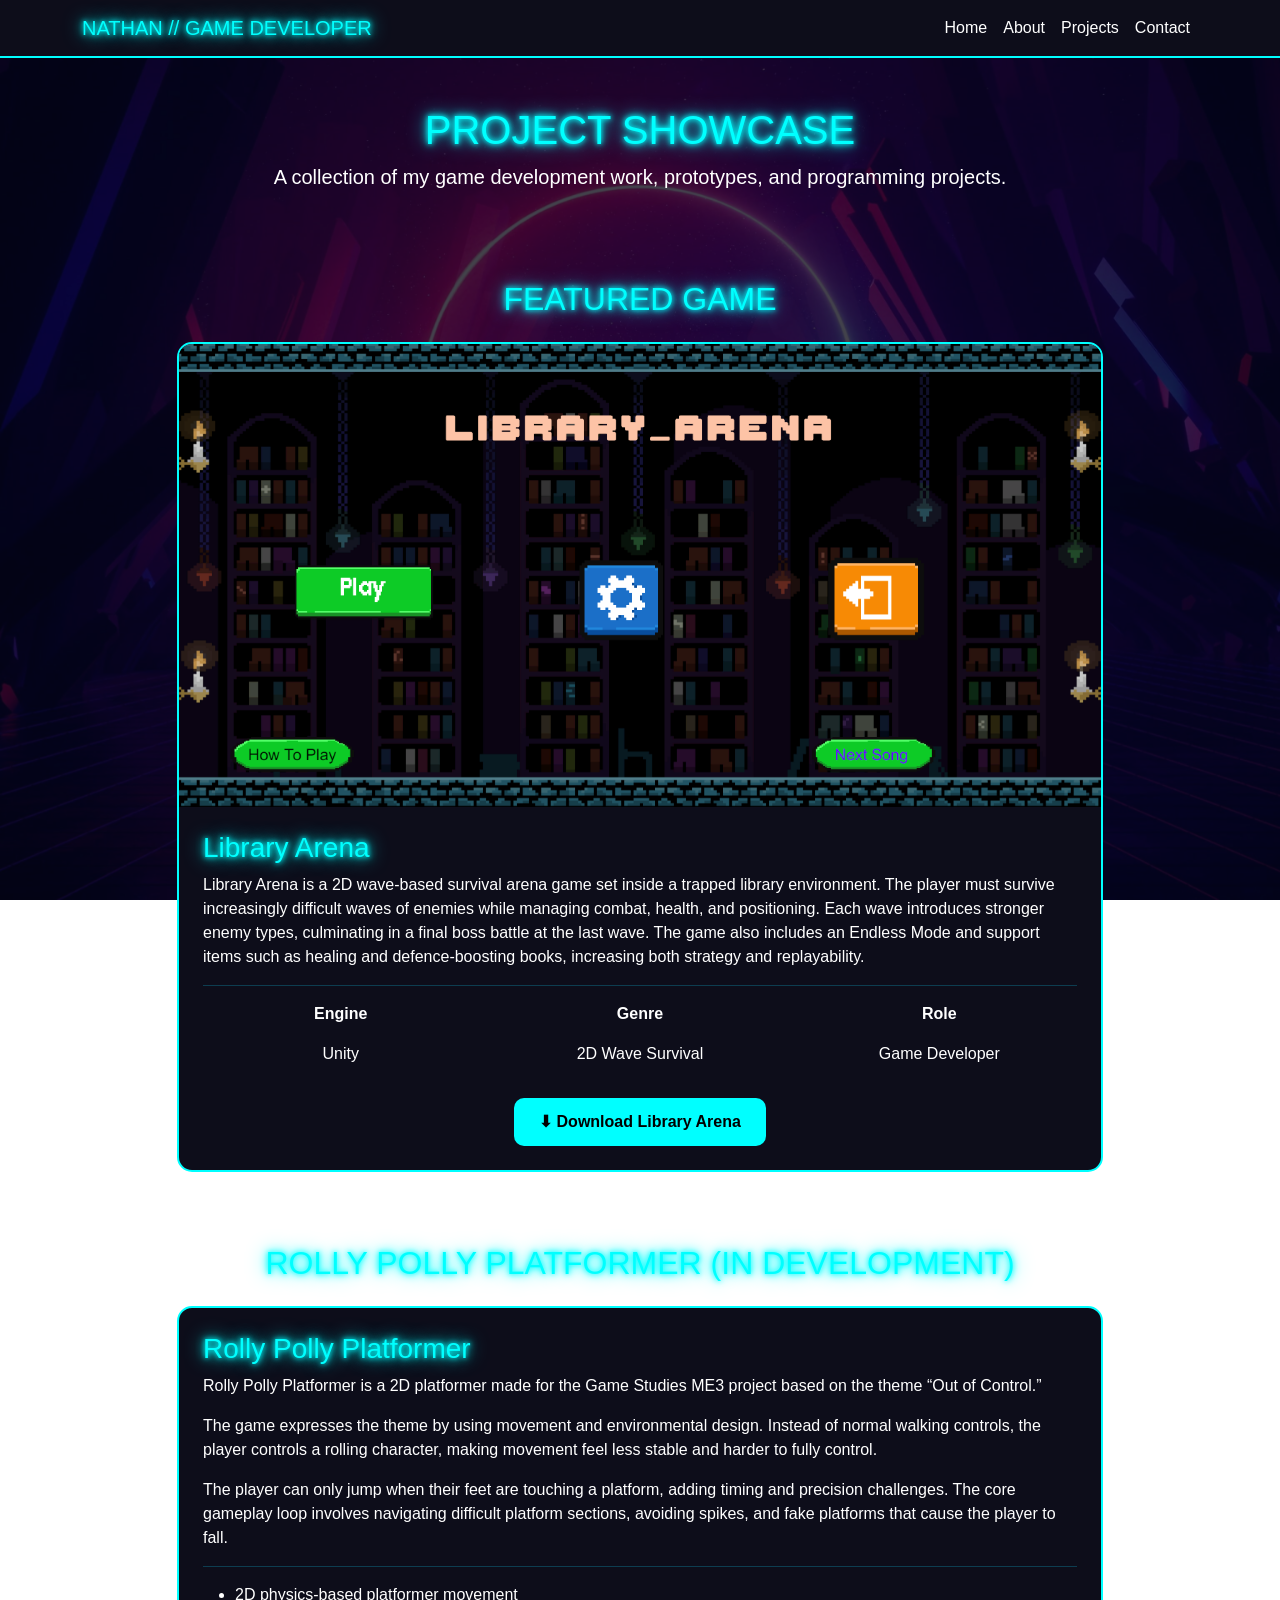
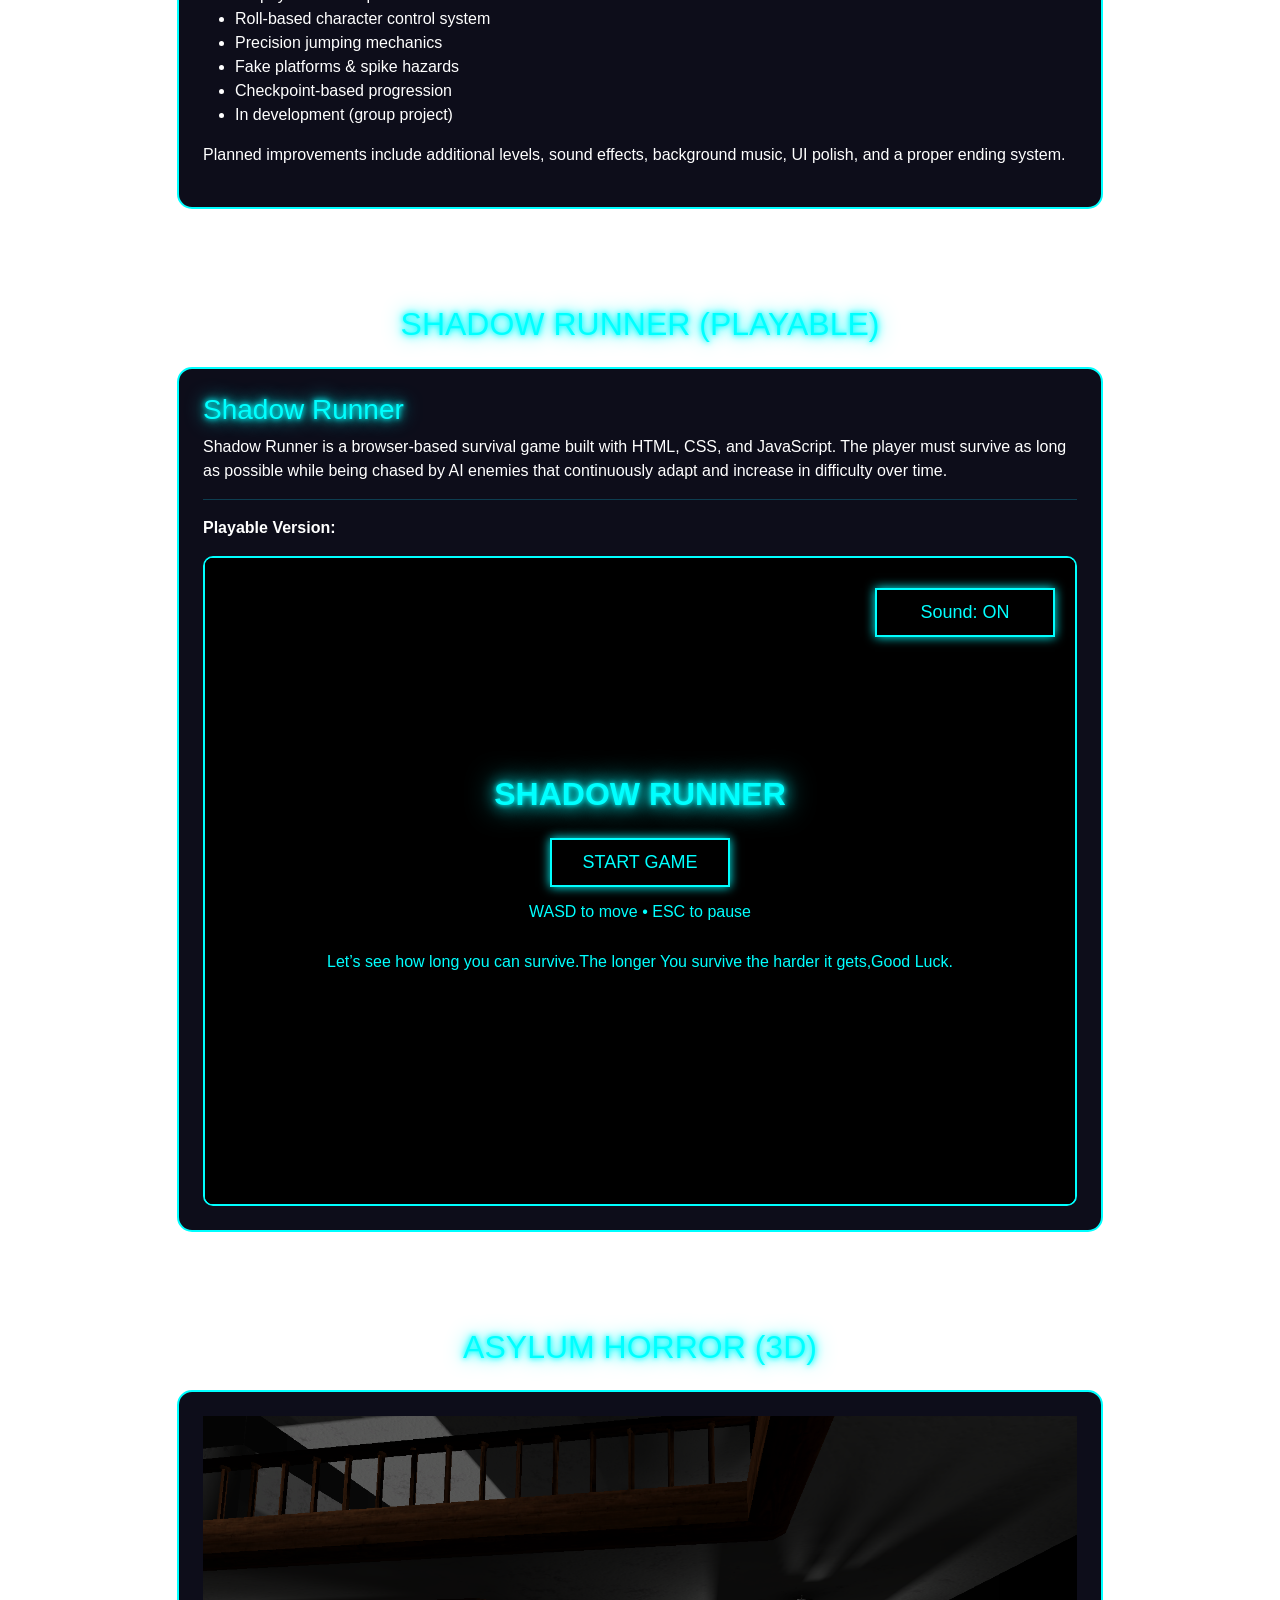
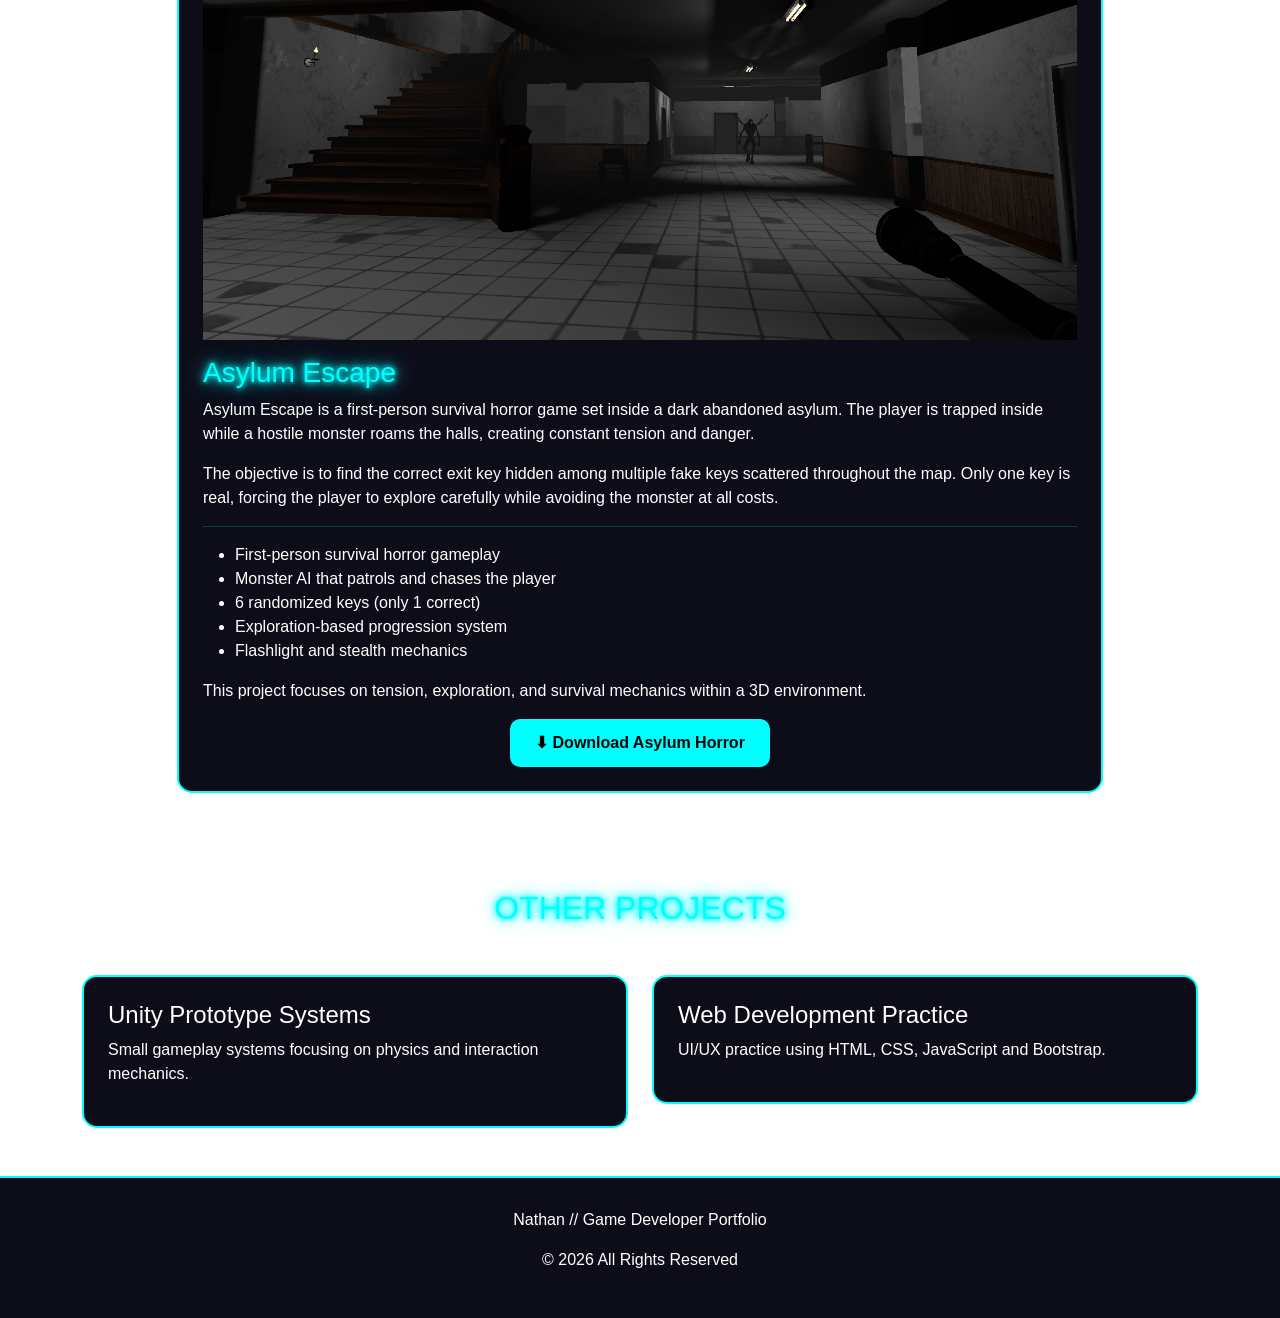
==== projects.html @ 93ca1164 "Add files via upload" ====
<!DOCTYPE html>
<html lang="en">
<head>
    <meta charset="UTF-8">
    <meta name="viewport" content="width=device-width, initial-scale=1.0">
    <title>Projects | Nathan // Game Developer</title>

    <link href="https://cdn.jsdelivr.net/npm/bootstrap@5.3.3/dist/css/bootstrap.min.css" rel="stylesheet">
    <link rel="stylesheet" href="css/style.css">
</head>

<body>

<!-- ================= NAVBAR ================= -->
<nav class="navbar navbar-expand-lg navbar-dark custom-nav">
    <div class="container">

        <a class="navbar-brand neon-text" href="index.html">
            NATHAN // GAME DEVELOPER
        </a>

        <button class="navbar-toggler" type="button" data-bs-toggle="collapse" data-bs-target="#navMenu">
            <span class="navbar-toggler-icon"></span>
        </button>

        <div class="collapse navbar-collapse" id="navMenu">
            <ul class="navbar-nav ms-auto">
                <li class="nav-item"><a class="nav-link" href="index.html">Home</a></li>
                <li class="nav-item"><a class="nav-link" href="about.html">About</a></li>
                <li class="nav-item"><a class="nav-link active" href="projects.html">Projects</a></li>
                <li class="nav-item"><a class="nav-link" href="contact.html">Contact</a></li>
            </ul>
        </div>

    </div>
</nav>

<!-- ================= HEADER ================= -->
<section class="container text-center py-5">

    <h1 class="neon-text">PROJECT SHOWCASE</h1>

    <p class="lead">
        A collection of my game development work, prototypes, and programming projects.
    </p>

</section>

<!-- ================= FEATURED GAME ================= -->
<section class="container py-4">

    <h2 class="neon-text mb-4 text-center">FEATURED GAME</h2>

    <div class="row justify-content-center">

        <div class="col-lg-10">
            <div class="project-card">

                <img src="images/Library-Arena.png" alt="Library Arena">

                <div class="p-4">

                    <h3 class="neon-text">Library Arena</h3>

                    <p>
                        Library Arena is a 2D wave-based survival arena game set inside a trapped library environment.
                        The player must survive increasingly difficult waves of enemies while managing combat, health, and positioning.
                        Each wave introduces stronger enemy types, culminating in a final boss battle at the last wave.
                        The game also includes an Endless Mode and support items such as healing and defence-boosting books,
                        increasing both strategy and replayability.
                    </p>

                    <hr class="text-info">

                    <div class="row text-center">
                        <div class="col-md-4"><p><strong>Engine</strong></p><p>Unity</p></div>
                        <div class="col-md-4"><p><strong>Genre</strong></p><p>2D Wave Survival</p></div>
                        <div class="col-md-4"><p><strong>Role</strong></p><p>Game Developer</p></div>
                    </div>

                    <div class="text-center mt-3">
                        <a href="downloads/Library-Arena.zip" class="btn btn-cyber" download>
                            ⬇ Download Library Arena
                        </a>
                    </div>

                </div>
            </div>
        </div>

    </div>

</section>

<!-- ================= ROLLY POLLY PLATFORMER (REPLACED SECTION) ================= -->
<section class="container py-5">

    <h2 class="neon-text text-center mb-4">ROLLY POLLY PLATFORMER (IN DEVELOPMENT)</h2>

    <div class="row justify-content-center">

        <div class="col-lg-10">
            <div class="project-card p-4">

                <h3 class="neon-text">Rolly Polly Platformer</h3>

                <p>
                    Rolly Polly Platformer is a 2D platformer made for the Game Studies ME3 project based on the theme 
                    “Out of Control.”
                </p>

                <p>
                    The game expresses the theme by using movement and environmental design. Instead of normal walking controls, 
                    the player controls a rolling character, making movement feel less stable and harder to fully control.
                </p>

                <p>
                    The player can only jump when their feet are touching a platform, adding timing and precision challenges. 
                    The core gameplay loop involves navigating difficult platform sections, avoiding spikes, and fake platforms 
                    that cause the player to fall.
                </p>

                <hr class="text-info">

                <ul>
                    <li>2D physics-based platformer movement</li>
                    <li>Roll-based character control system</li>
                    <li>Precision jumping mechanics</li>
                    <li>Fake platforms & spike hazards</li>
                    <li>Checkpoint-based progression</li>
                    <li>In development (group project)</li>
                </ul>

                <p class="mt-3">
                    Planned improvements include additional levels, sound effects, background music, UI polish, and a proper ending system.
                </p>

            </div>
        </div>

    </div>

</section>

<!-- ================= SHADOW RUNNER ================= -->
<section class="container py-5">

    <h2 class="neon-text text-center mb-4">SHADOW RUNNER (PLAYABLE)</h2>

    <div class="row justify-content-center">

        <div class="col-lg-10">
            <div class="project-card p-4">

                <h3 class="neon-text">Shadow Runner</h3>

                <p>
                    Shadow Runner is a browser-based survival game built with HTML, CSS, and JavaScript.
                    The player must survive as long as possible while being chased by AI enemies that
                    continuously adapt and increase in difficulty over time.
                </p>

                <hr class="text-info">

                <p><strong>Playable Version:</strong></p>

                <div style="width:100%; height:650px; border:2px solid #00ffff; border-radius:10px; overflow:hidden;">
                    <iframe src="shadow-runner/index.html" width="100%" height="100%" style="border:none;"></iframe>
                </div>

            </div>
        </div>

    </div>

</section>

<!-- ================= ASYLUM HORROR GAME ================= -->
<section class="container py-5">

    <h2 class="neon-text text-center mb-4">ASYLUM HORROR (3D)</h2>

    <div class="row justify-content-center">

        <div class="col-lg-10">
            <div class="project-card p-4">

                <img src="images/Asylum.png" alt="Asylum Horror Game">

                <h3 class="neon-text mt-3">Asylum Escape</h3>

                <p>
                    Asylum Escape is a first-person survival horror game set inside a dark abandoned asylum.
                    The player is trapped inside while a hostile monster roams the halls, creating constant tension and danger.
                </p>

                <p>
                    The objective is to find the correct exit key hidden among multiple fake keys scattered throughout the map.
                    Only one key is real, forcing the player to explore carefully while avoiding the monster at all costs.
                </p>

                <hr class="text-info">

                <ul>
                    <li>First-person survival horror gameplay</li>
                    <li>Monster AI that patrols and chases the player</li>
                    <li>6 randomized keys (only 1 correct)</li>
                    <li>Exploration-based progression system</li>
                    <li>Flashlight and stealth mechanics</li>
                </ul>

                <p class="mt-3">
                    This project focuses on tension, exploration, and survival mechanics within a 3D environment.
                </p>

                <div class="text-center mt-3">
                    <a href="downloads/Asylum-Horror.zip" class="btn btn-cyber" download>
                        ⬇ Download Asylum Horror
                    </a>
                </div>

            </div>
        </div>

    </div>

</section>

<!-- ================= OTHER PROJECTS ================= -->
<section class="container py-5">

    <h2 class="neon-text text-center mb-5">OTHER PROJECTS</h2>

    <div class="row g-4">

        <div class="col-md-6">
            <div class="project-card p-4">
                <h4>Unity Prototype Systems</h4>
                <p>Small gameplay systems focusing on physics and interaction mechanics.</p>
            </div>
        </div>

        <div class="col-md-6">
            <div class="project-card p-4">
                <h4>Web Development Practice</h4>
                <p>UI/UX practice using HTML, CSS, JavaScript and Bootstrap.</p>
            </div>
        </div>

    </div>

</section>

<!-- ================= FOOTER ================= -->
<footer>
    <p>Nathan // Game Developer Portfolio</p>
    <p>© 2026 All Rights Reserved</p>
</footer>

<script src="https://cdn.jsdelivr.net/npm/bootstrap@5.3.3/dist/js/bootstrap.bundle.min.js"></script>

</body>
</html>
---- css/style.css ----
/* ===============================
   GLOBAL STYLES + BACKGROUND IMAGE
================================= */

body {
    background: url("../images/indexbackroundimage.jpg") no-repeat center center fixed;
    background-size: cover;

    color: white;
    font-family: Arial, sans-serif;
    scroll-behavior: smooth;
    margin: 0;
    padding: 0;
}

/* dark overlay */
body::before {
    content: "";
    position: fixed;
    inset: 0;
    background: rgba(5, 5, 16, 0.75);
    z-index: -1;
}

/* ===============================
   NAVBAR
================================= */

.custom-nav {
    background: #0d0d1a;
    border-bottom: 2px solid #00ffff;
}

.nav-link {
    color: white !important;
    transition: 0.3s;
}

.nav-link:hover {
    color: #00ffff !important;
}

/* ===============================
   NEON TEXT
================================= */

.neon-text {
    color: #00ffff;
    text-shadow: 0 0 5px #00ffff,
                 0 0 10px #00ffff,
                 0 0 20px #00ffff;
}

/* ===============================
   HERO SECTION
================================= */

.hero {
    min-height: 90vh;
    display: flex;
    justify-content: center;
    align-items: center;
    text-align: center;
    padding: 40px;
}

.hero h1 {
    font-size: 4rem;
}

.hero p {
    font-size: 1.2rem;
    opacity: 0.85;
}

/* ===============================
   BUTTONS
================================= */

.btn-cyber {
    background: #00ffff;
    color: black;
    font-weight: bold;
    border: none;
    padding: 12px 25px;
    border-radius: 10px;
    transition: 0.3s;
    text-decoration: none;
    display: inline-block;
}

.btn-cyber:hover {
    background: #ff00ff;
    color: white;
    transform: scale(1.05);
}

/* ===============================
   SECTIONS
================================= */

section {
    padding: 80px 0;
}

/* ===============================
   SKILL CARDS
================================= */

.skill-card {
    padding: 30px;
    border: 2px solid #00ffff;
    border-radius: 15px;
    transition: 0.3s;
    background: #0d0d1a;
}

.skill-card:hover {
    transform: translateY(-10px);
    box-shadow: 0 0 15px #00ffff;
}

/* ===============================
   PROJECT CARDS
================================= */

.project-card {
    background: #0d0d1a;
    border: 2px solid #00ffff;
    border-radius: 15px;
    overflow: hidden;
    transition: 0.3s;
}

.project-card:hover {
    transform: translateY(-10px);
    box-shadow: 0 0 20px #00ffff;
}

.project-card img {
    width: 100%;
    height: auto;
    display: block;
}

/* ===============================
   FOOTER
================================= */

footer {
    text-align: center;
    padding: 30px;
    border-top: 2px solid #00ffff;
    background: #0d0d1a;
}

/* ===============================
   RESPONSIVE
================================= */

@media (max-width: 768px) {
    .hero h1 {
        font-size: 2.5rem;
    }

    .skill-card {
        padding: 20px;
    }
}

/* ===============================
   PROFILE CIRCLE IMAGE (FIXED)
================================= */

.profile-circle {
    width: 150px;
    height: 150px;
    border-radius: 50%;
    overflow: hidden;
    border: 3px solid #00ffff;
    box-shadow: 0 0 15px #00ffff;

    /* better control than translateY */
    position: relative;
    top: 6px;   /* replaces transform: translateY */
}

.profile-circle img {
    width: 100%;
    height: 100%;
    object-fit: cover;

    /* better face positioning */
    object-position: center 30%;
}
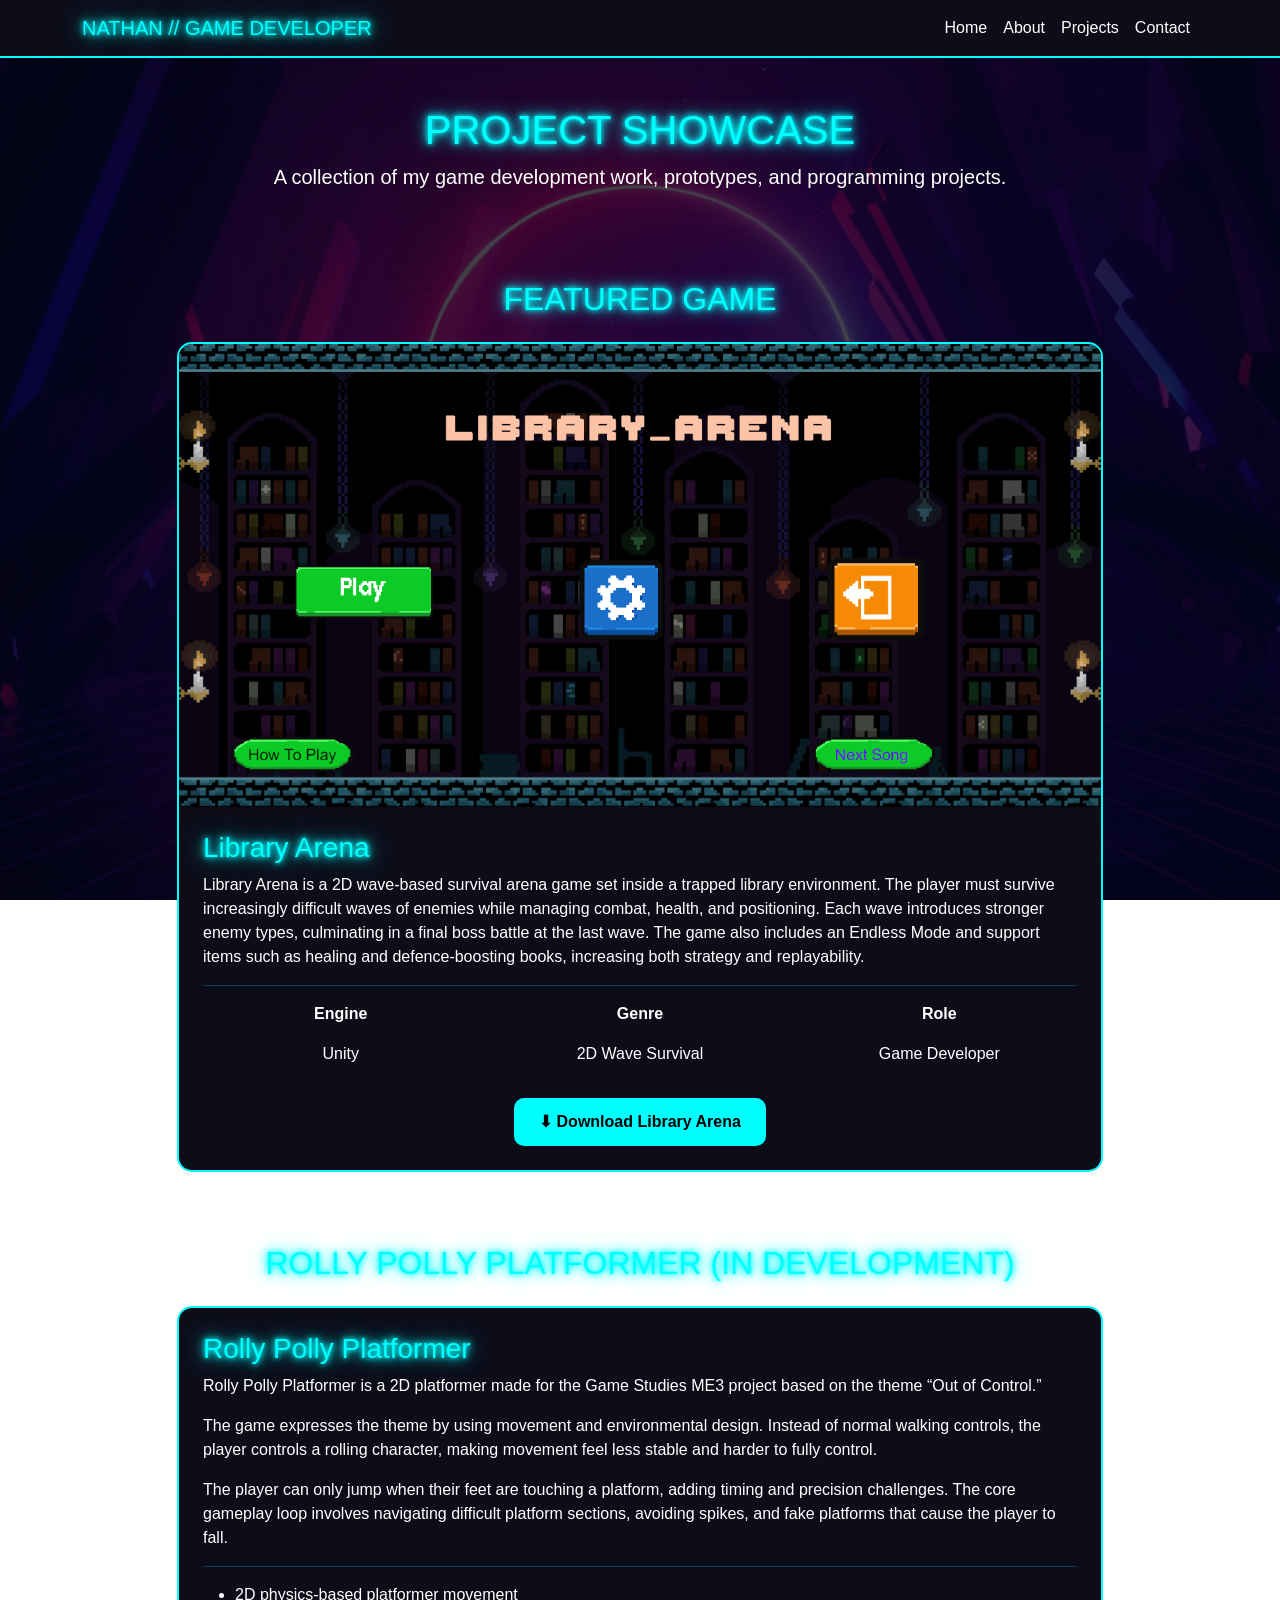
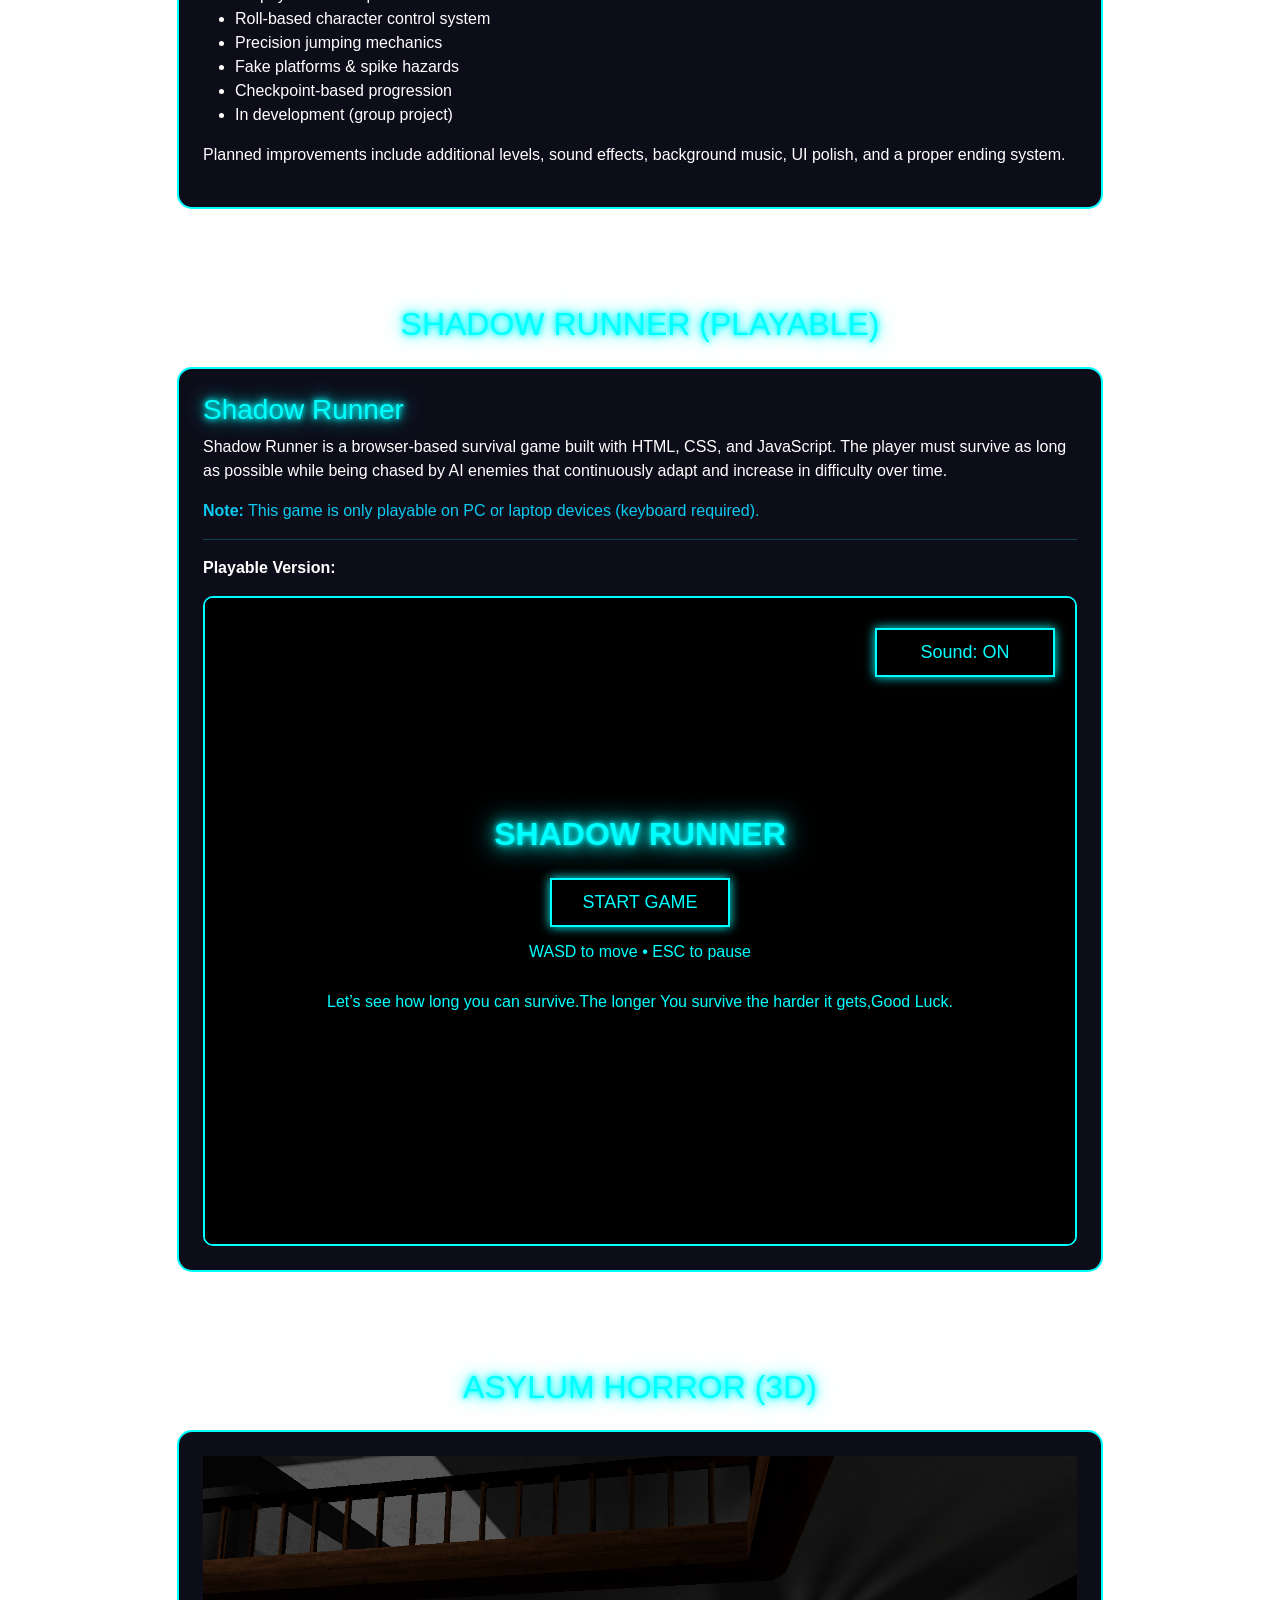
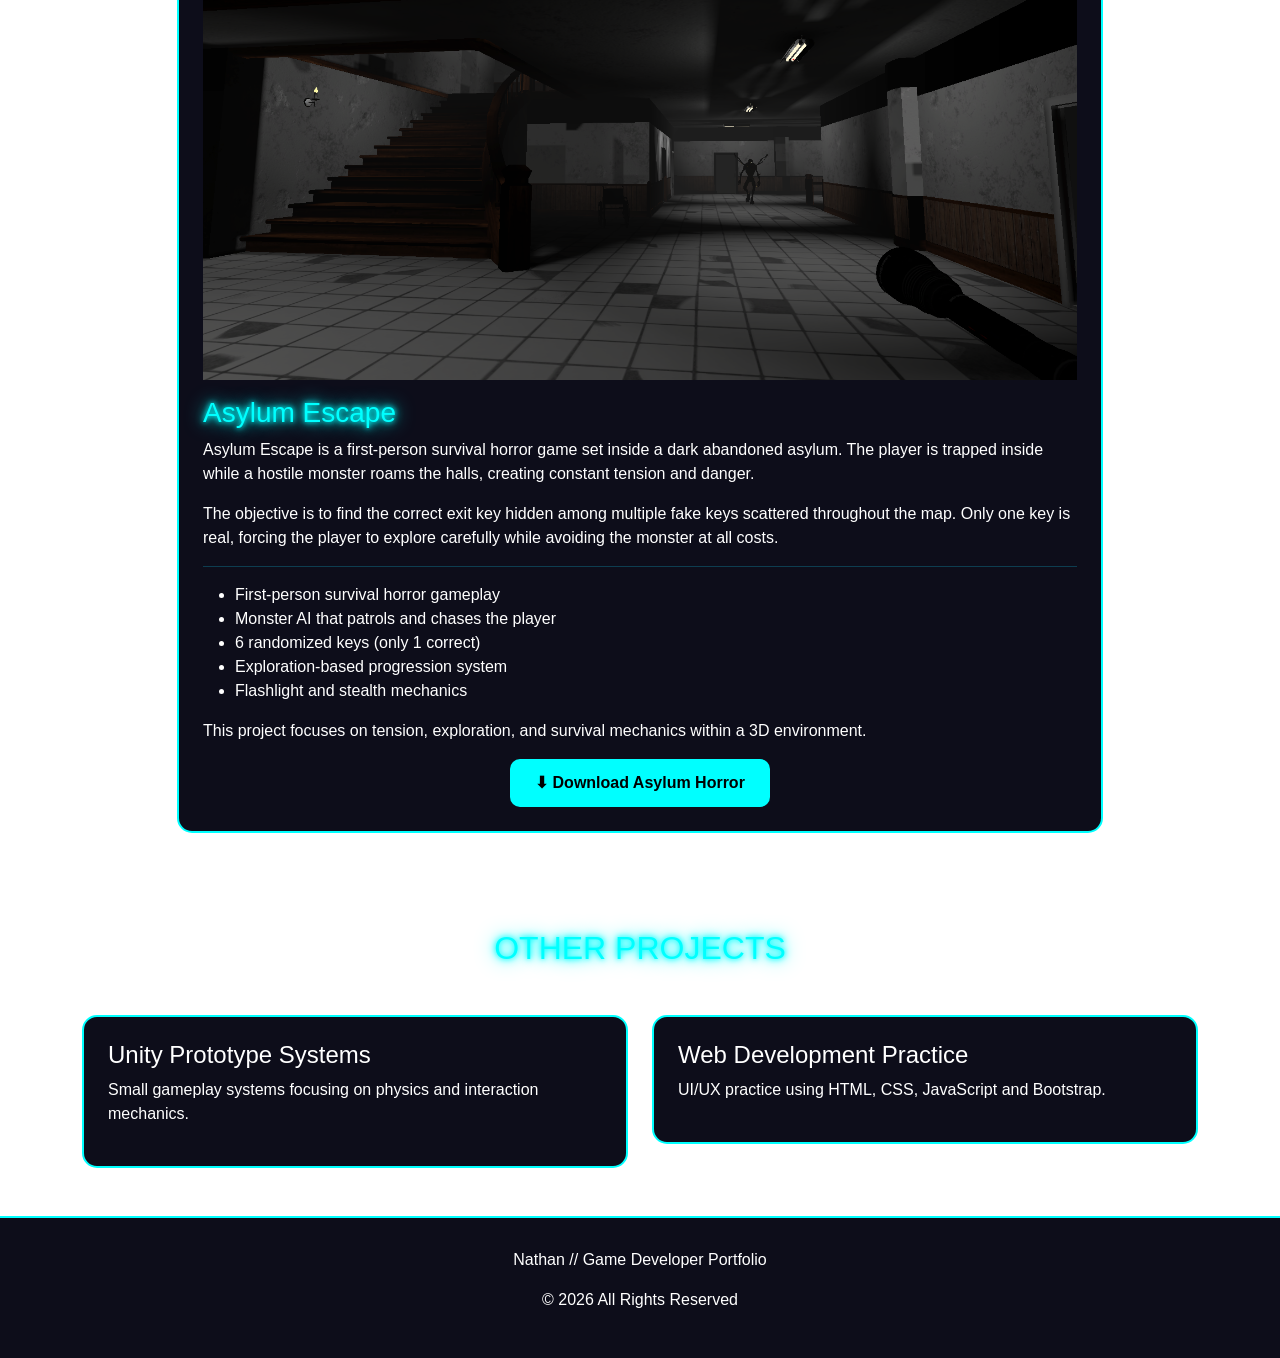
==== commit d0645f99: "fixed" ====
--- a/projects.html
+++ b/projects.html
@@ -160,6 +160,11 @@
                     continuously adapt and increase in difficulty over time.
                 </p>
 
+                <!-- ✅ ADDED LINE (your request) -->
+                <p class="text-info">
+                    <strong>Note:</strong> This game is only playable on PC or laptop devices (keyboard required).
+                </p>
+
                 <hr class="text-info">
 
                 <p><strong>Playable Version:</strong></p>
@@ -174,7 +179,6 @@
     </div>
 
 </section>
-
 <!-- ================= ASYLUM HORROR GAME ================= -->
 <section class="container py-5">
 
@@ -260,4 +264,4 @@
 <script src="https://cdn.jsdelivr.net/npm/bootstrap@5.3.3/dist/js/bootstrap.bundle.min.js"></script>
 
 </body>
-</html>+</html>
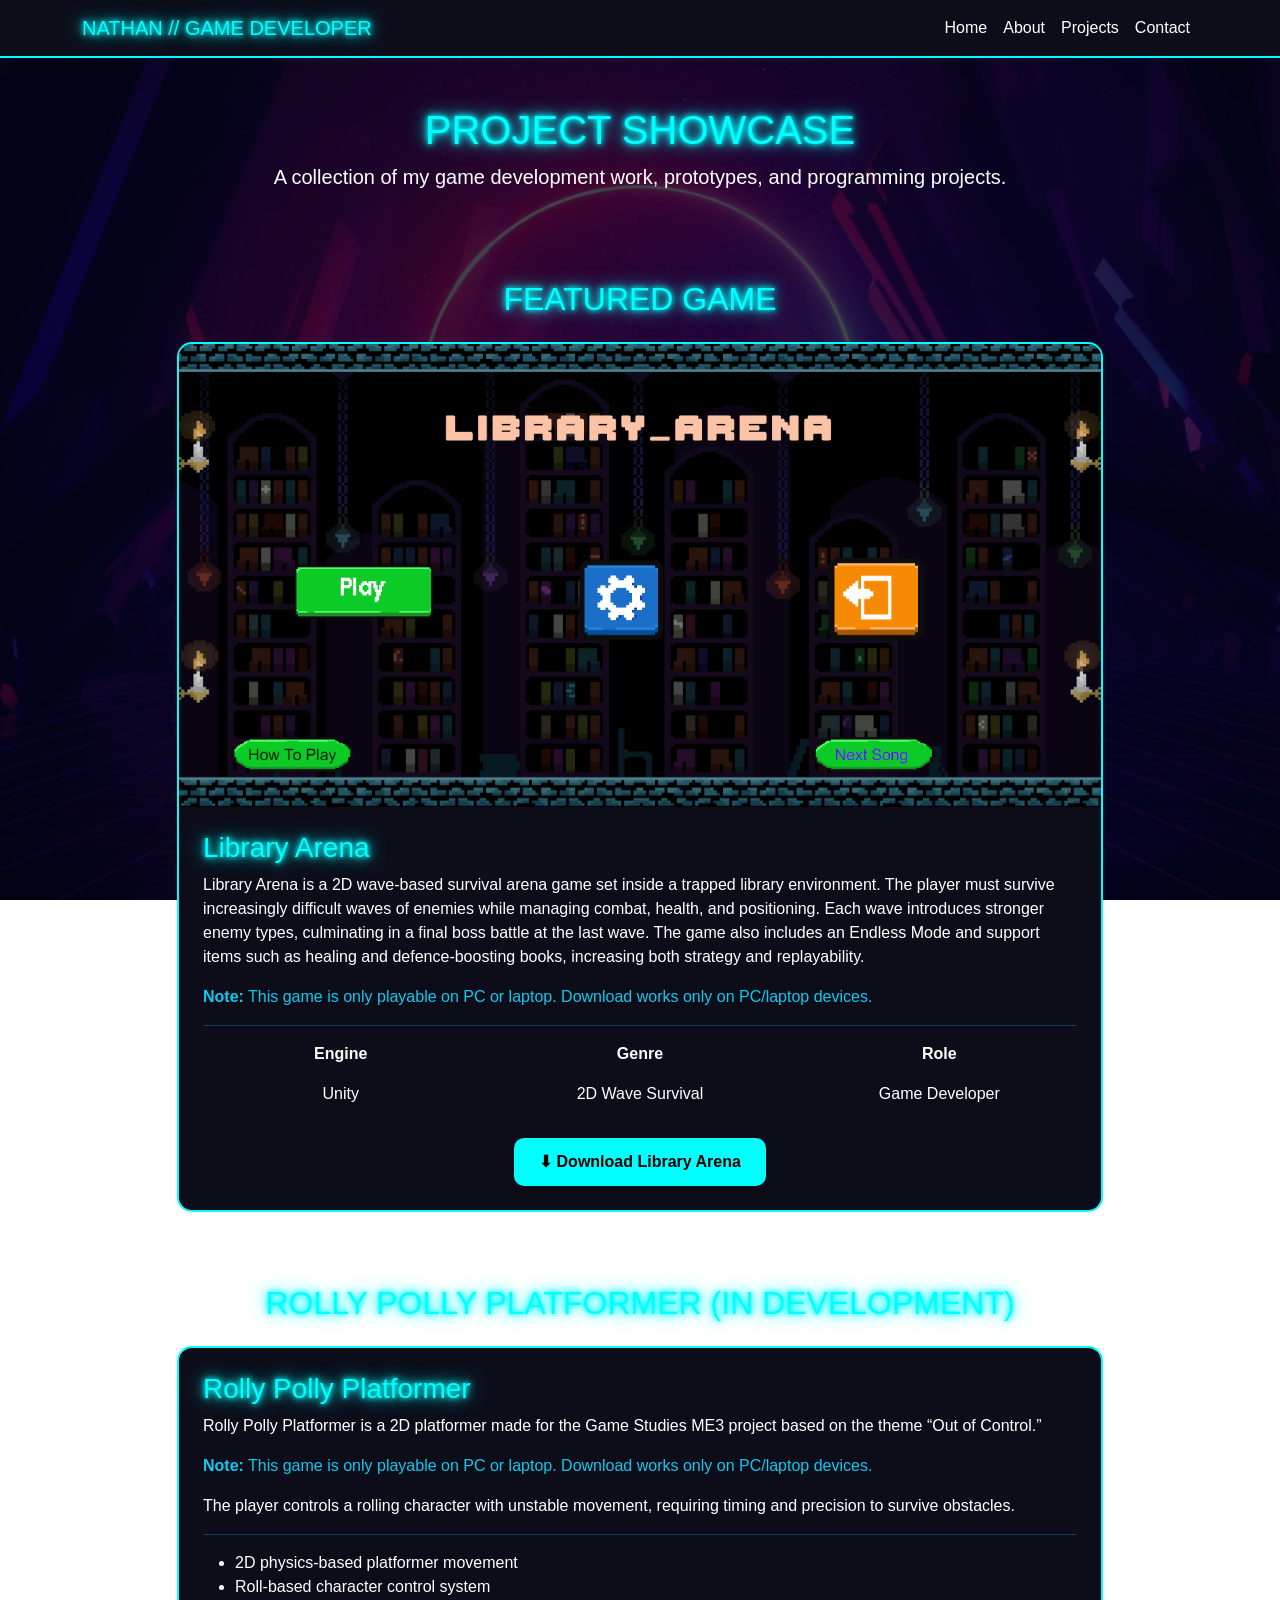
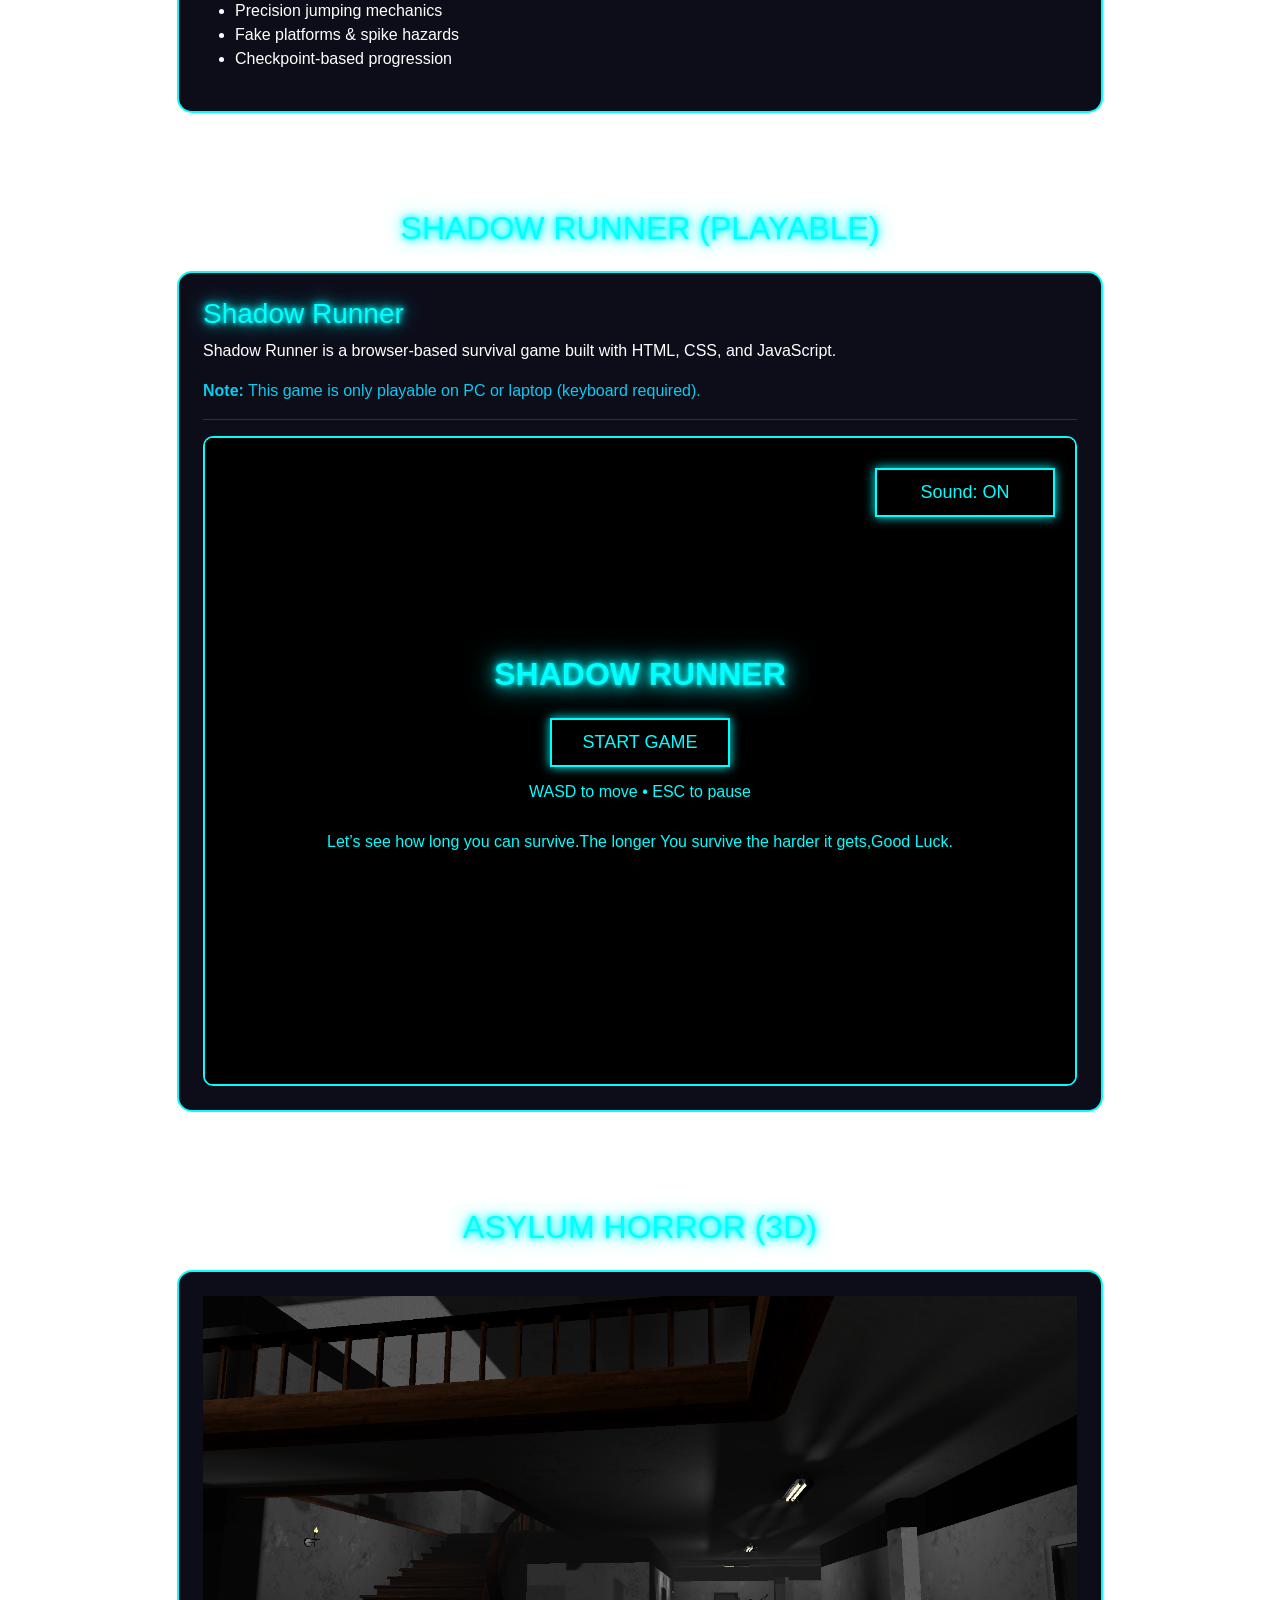
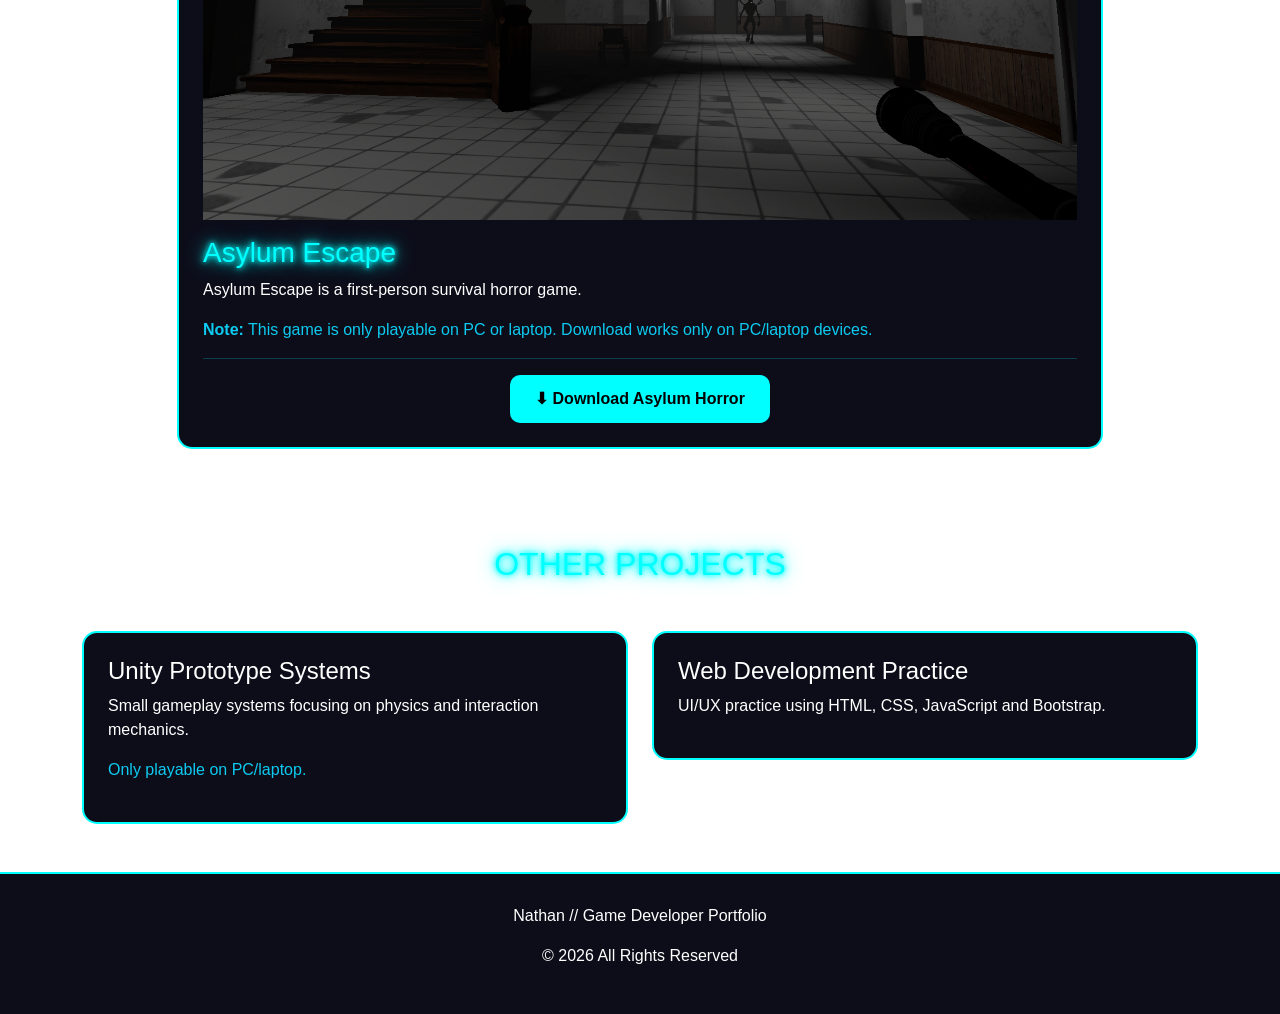
==== commit 9d350ec8: "FIXED" ====
--- a/projects.html
+++ b/projects.html
@@ -70,6 +70,10 @@
                         increasing both strategy and replayability.
                     </p>
 
+                    <p class="text-info">
+                        <strong>Note:</strong> This game is only playable on PC or laptop. Download works only on PC/laptop devices.
+                    </p>
+
                     <hr class="text-info">
 
                     <div class="row text-center">
@@ -92,7 +96,7 @@
 
 </section>
 
-<!-- ================= ROLLY POLLY PLATFORMER (REPLACED SECTION) ================= -->
+<!-- ================= ROLLY POLLY PLATFORMER ================= -->
 <section class="container py-5">
 
     <h2 class="neon-text text-center mb-4">ROLLY POLLY PLATFORMER (IN DEVELOPMENT)</h2>
@@ -105,19 +109,15 @@
                 <h3 class="neon-text">Rolly Polly Platformer</h3>
 
                 <p>
-                    Rolly Polly Platformer is a 2D platformer made for the Game Studies ME3 project based on the theme 
-                    “Out of Control.”
-                </p>
-
-                <p>
-                    The game expresses the theme by using movement and environmental design. Instead of normal walking controls, 
-                    the player controls a rolling character, making movement feel less stable and harder to fully control.
-                </p>
-
-                <p>
-                    The player can only jump when their feet are touching a platform, adding timing and precision challenges. 
-                    The core gameplay loop involves navigating difficult platform sections, avoiding spikes, and fake platforms 
-                    that cause the player to fall.
+                    Rolly Polly Platformer is a 2D platformer made for the Game Studies ME3 project based on the theme “Out of Control.”
+                </p>
+
+                <p class="text-info">
+                    <strong>Note:</strong> This game is only playable on PC or laptop. Download works only on PC/laptop devices.
+                </p>
+
+                <p>
+                    The player controls a rolling character with unstable movement, requiring timing and precision to survive obstacles.
                 </p>
 
                 <hr class="text-info">
@@ -128,13 +128,8 @@
                     <li>Precision jumping mechanics</li>
                     <li>Fake platforms & spike hazards</li>
                     <li>Checkpoint-based progression</li>
-                    <li>In development (group project)</li>
                 </ul>
 
-                <p class="mt-3">
-                    Planned improvements include additional levels, sound effects, background music, UI polish, and a proper ending system.
-                </p>
-
             </div>
         </div>
 
@@ -156,18 +151,13 @@
 
                 <p>
                     Shadow Runner is a browser-based survival game built with HTML, CSS, and JavaScript.
-                    The player must survive as long as possible while being chased by AI enemies that
-                    continuously adapt and increase in difficulty over time.
-                </p>
-
-                <!-- ✅ ADDED LINE (your request) -->
+                </p>
+
                 <p class="text-info">
-                    <strong>Note:</strong> This game is only playable on PC or laptop devices (keyboard required).
+                    <strong>Note:</strong> This game is only playable on PC or laptop (keyboard required).
                 </p>
 
                 <hr class="text-info">
-
-                <p><strong>Playable Version:</strong></p>
 
                 <div style="width:100%; height:650px; border:2px solid #00ffff; border-radius:10px; overflow:hidden;">
                     <iframe src="shadow-runner/index.html" width="100%" height="100%" style="border:none;"></iframe>
@@ -179,7 +169,8 @@
     </div>
 
 </section>
-<!-- ================= ASYLUM HORROR GAME ================= -->
+
+<!-- ================= ASYLUM HORROR ================= -->
 <section class="container py-5">
 
     <h2 class="neon-text text-center mb-4">ASYLUM HORROR (3D)</h2>
@@ -194,28 +185,14 @@
                 <h3 class="neon-text mt-3">Asylum Escape</h3>
 
                 <p>
-                    Asylum Escape is a first-person survival horror game set inside a dark abandoned asylum.
-                    The player is trapped inside while a hostile monster roams the halls, creating constant tension and danger.
-                </p>
-
-                <p>
-                    The objective is to find the correct exit key hidden among multiple fake keys scattered throughout the map.
-                    Only one key is real, forcing the player to explore carefully while avoiding the monster at all costs.
+                    Asylum Escape is a first-person survival horror game.
+                </p>
+
+                <p class="text-info">
+                    <strong>Note:</strong> This game is only playable on PC or laptop. Download works only on PC/laptop devices.
                 </p>
 
                 <hr class="text-info">
-
-                <ul>
-                    <li>First-person survival horror gameplay</li>
-                    <li>Monster AI that patrols and chases the player</li>
-                    <li>6 randomized keys (only 1 correct)</li>
-                    <li>Exploration-based progression system</li>
-                    <li>Flashlight and stealth mechanics</li>
-                </ul>
-
-                <p class="mt-3">
-                    This project focuses on tension, exploration, and survival mechanics within a 3D environment.
-                </p>
 
                 <div class="text-center mt-3">
                     <a href="downloads/Asylum-Horror.zip" class="btn btn-cyber" download>
@@ -241,6 +218,7 @@
             <div class="project-card p-4">
                 <h4>Unity Prototype Systems</h4>
                 <p>Small gameplay systems focusing on physics and interaction mechanics.</p>
+                <p class="text-info">Only playable on PC/laptop.</p>
             </div>
         </div>
 
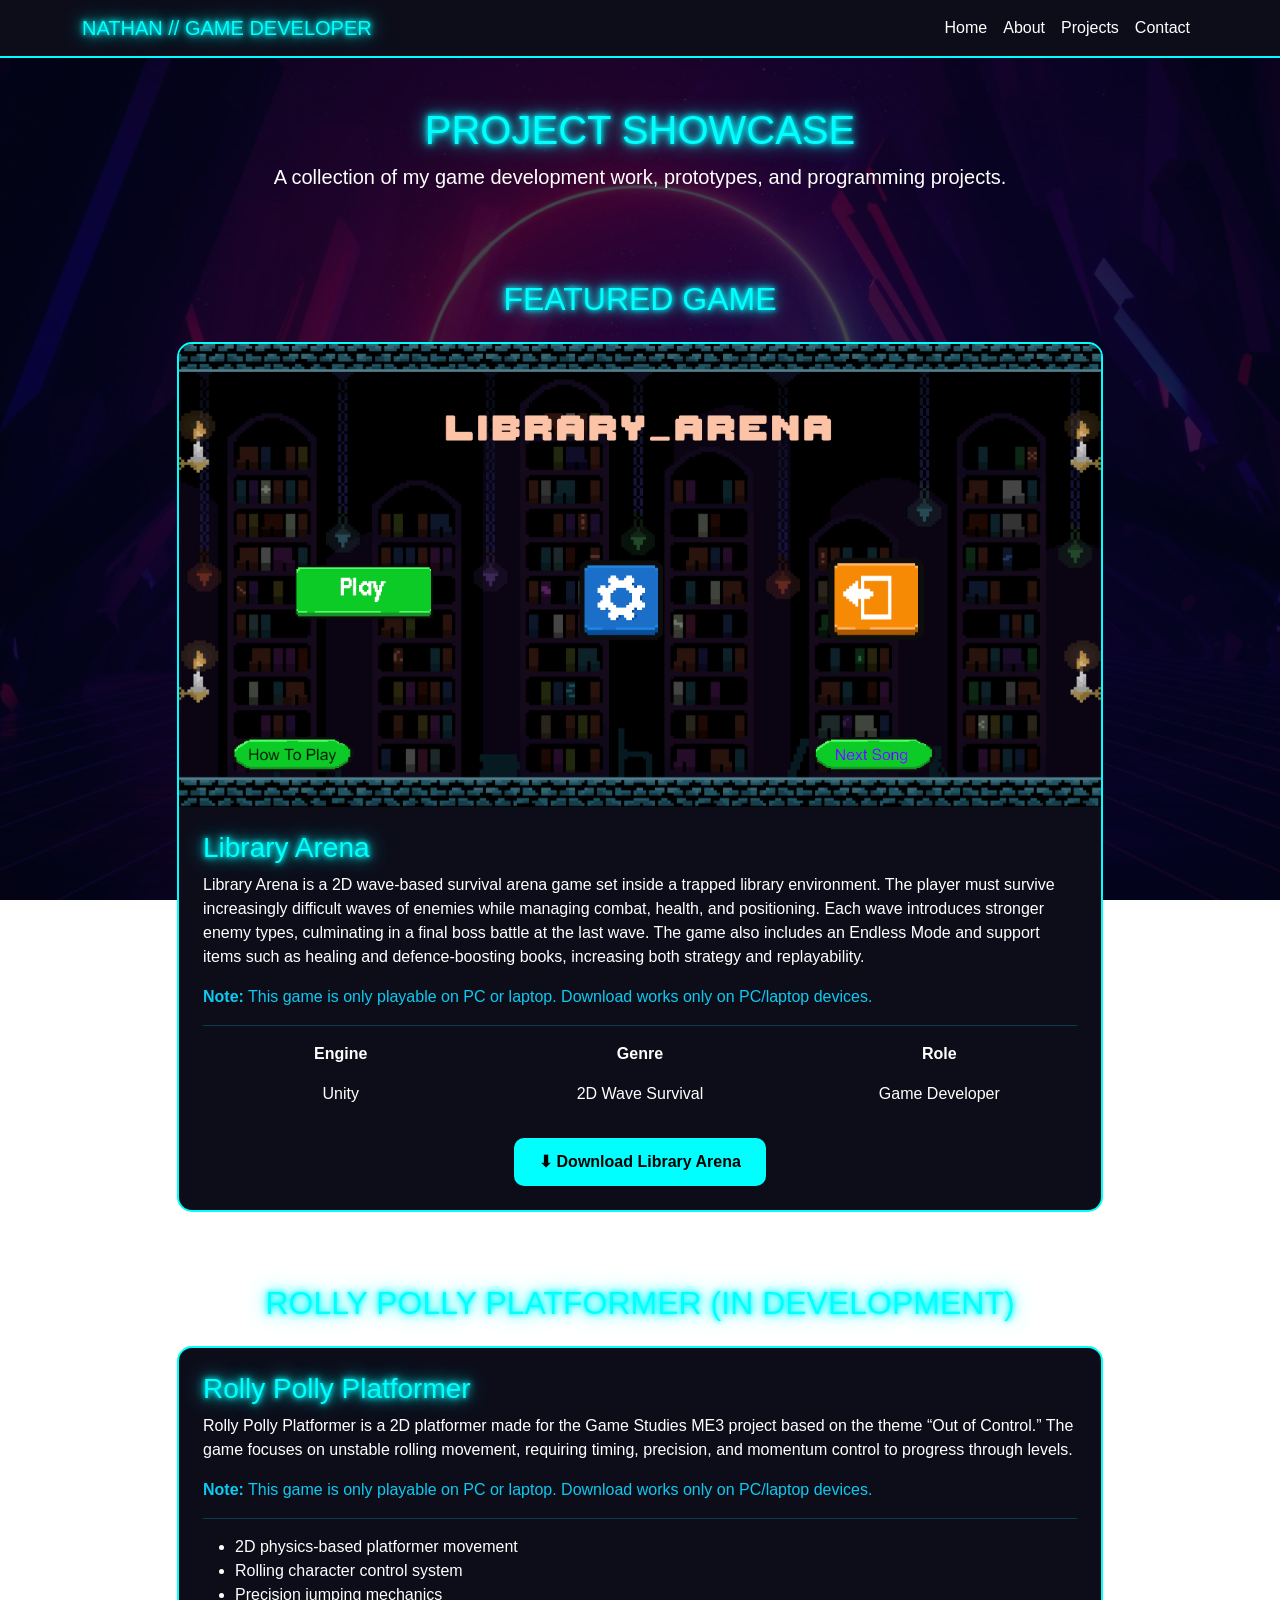
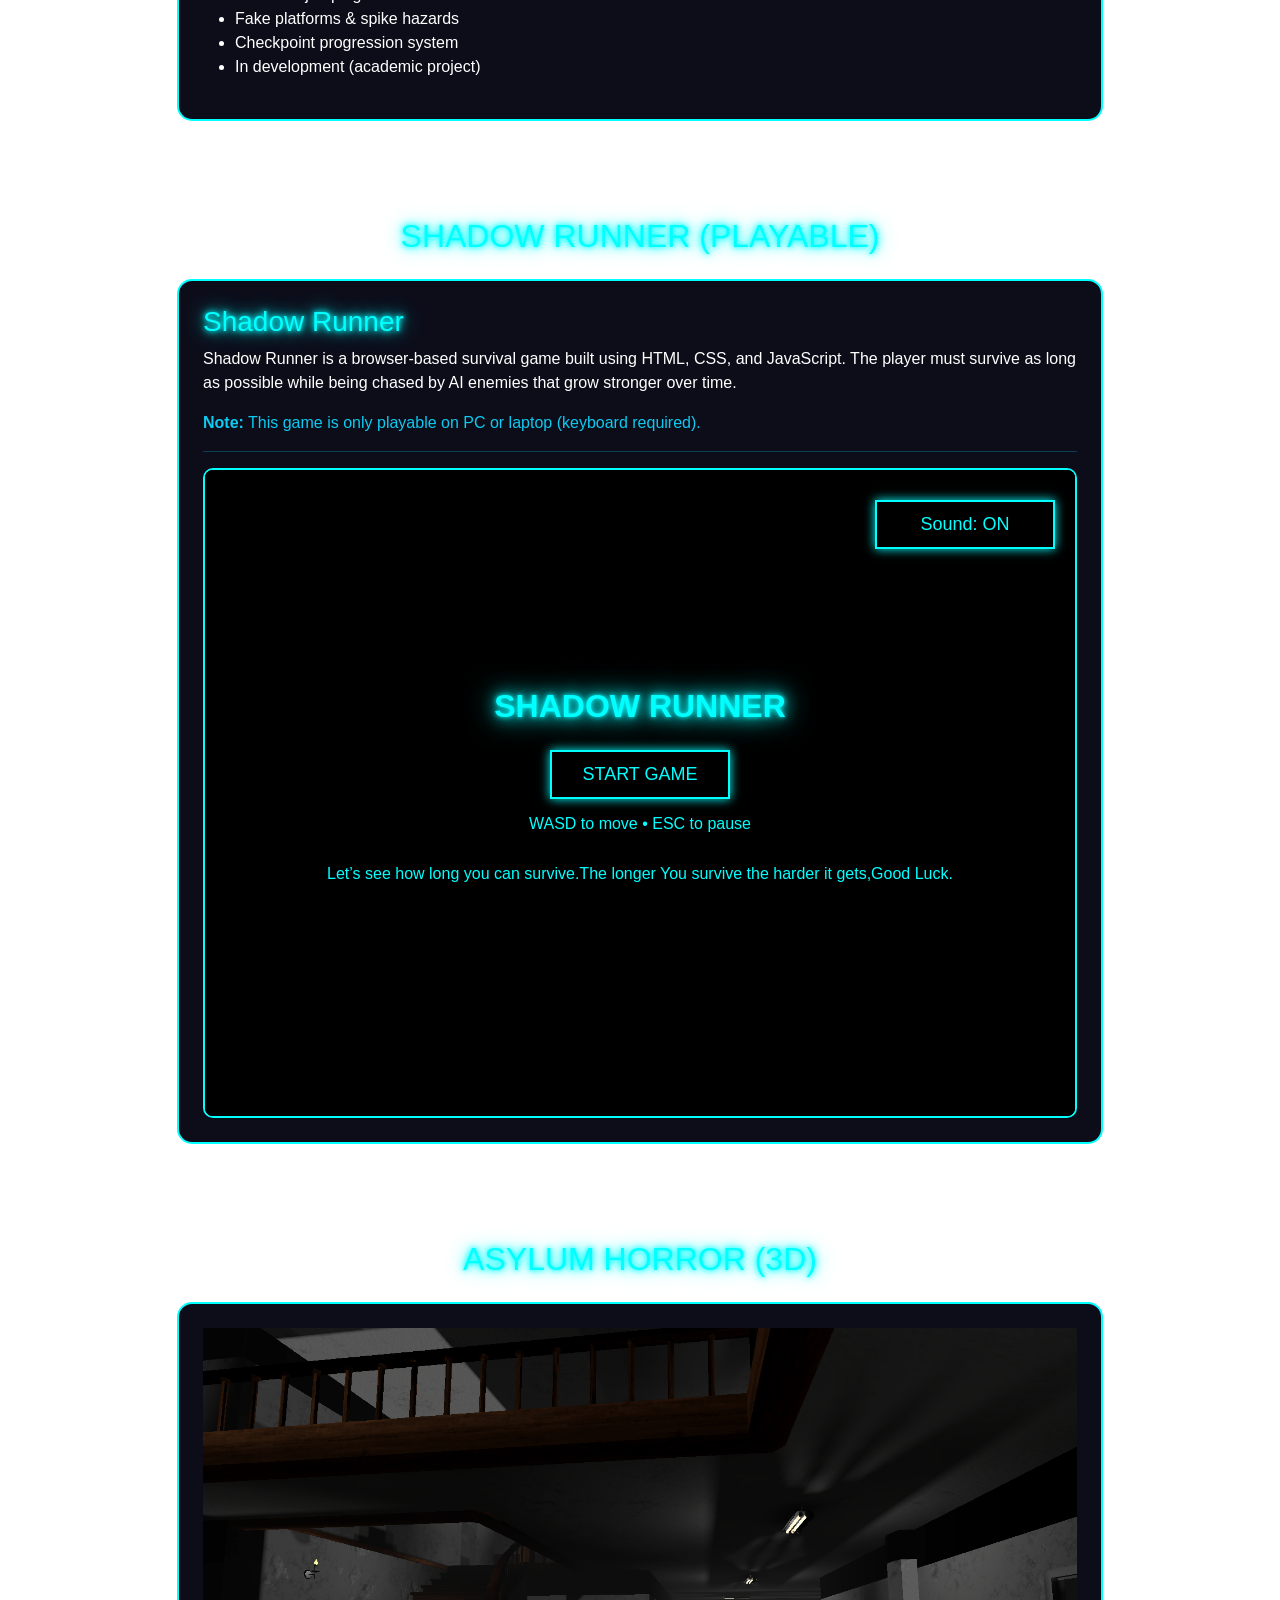
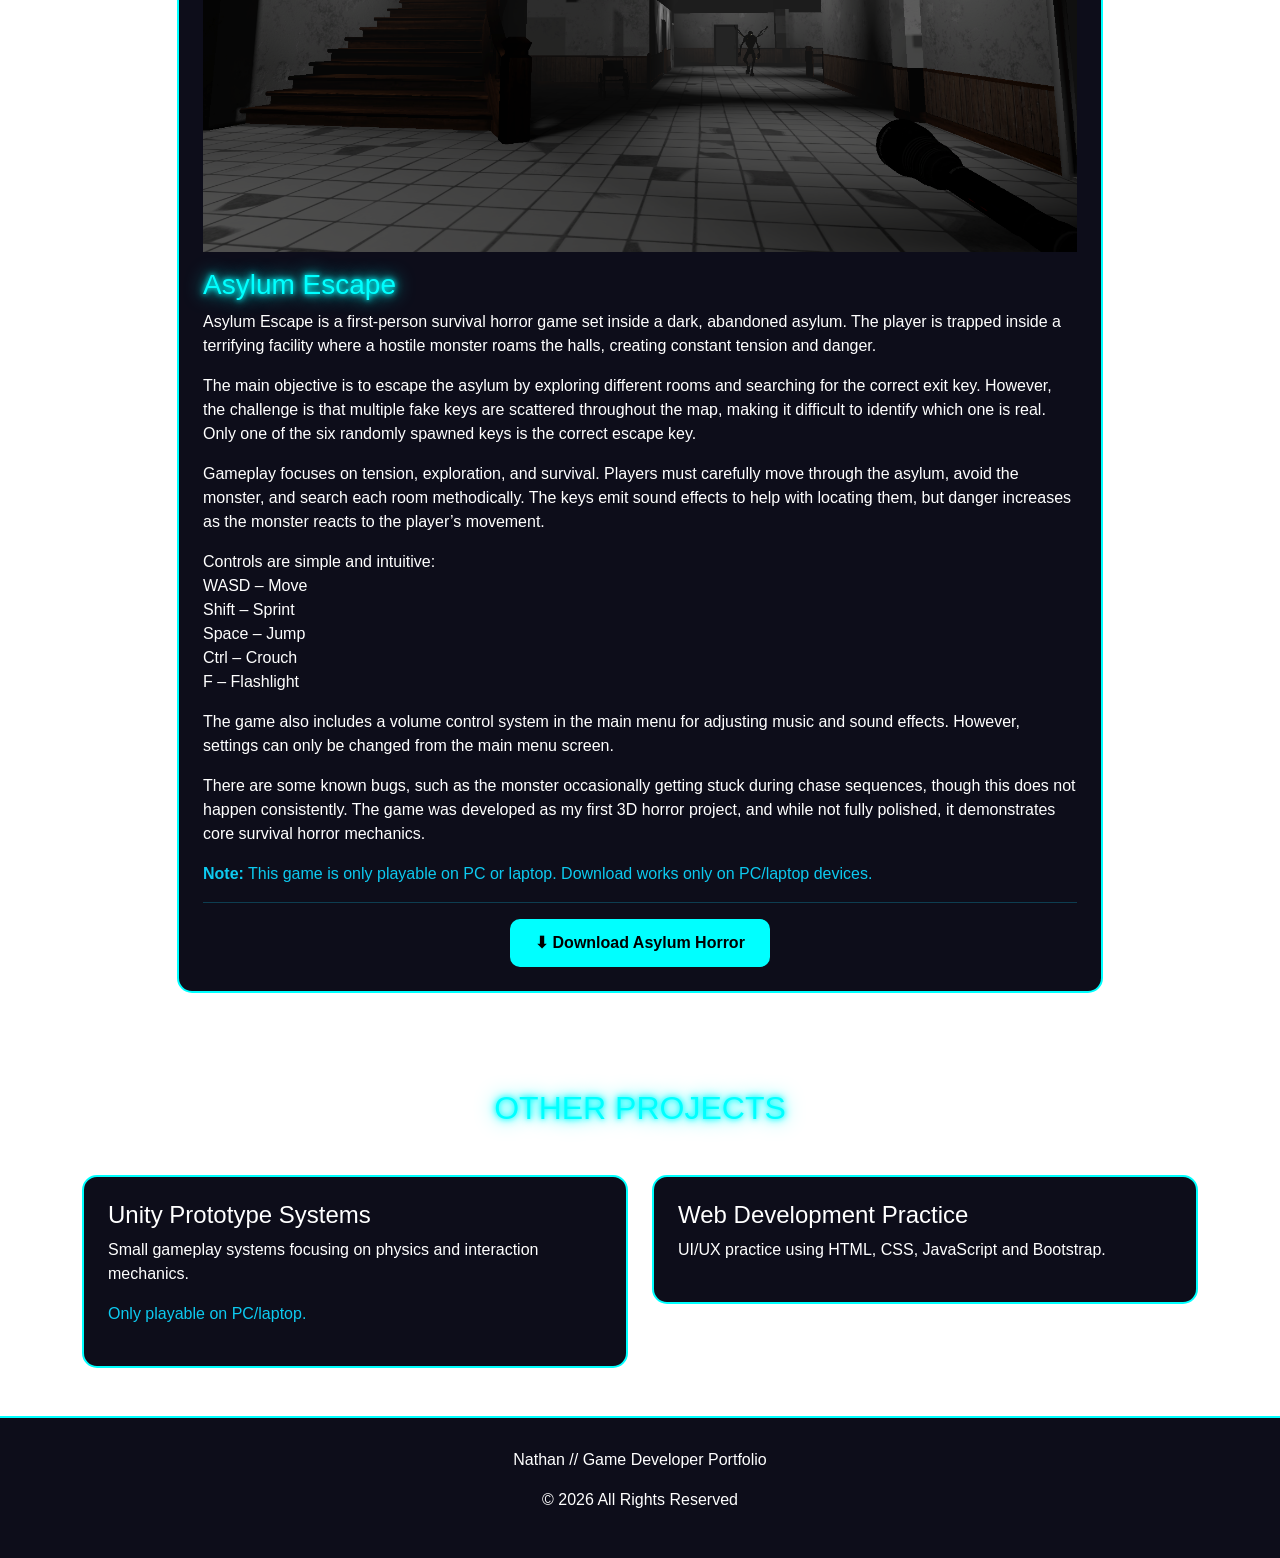
==== commit 7907372f: "FIXED" ====
--- a/projects.html
+++ b/projects.html
@@ -110,24 +110,22 @@
 
                 <p>
                     Rolly Polly Platformer is a 2D platformer made for the Game Studies ME3 project based on the theme “Out of Control.”
+                    The game focuses on unstable rolling movement, requiring timing, precision, and momentum control to progress through levels.
                 </p>
 
                 <p class="text-info">
                     <strong>Note:</strong> This game is only playable on PC or laptop. Download works only on PC/laptop devices.
                 </p>
 
-                <p>
-                    The player controls a rolling character with unstable movement, requiring timing and precision to survive obstacles.
-                </p>
-
                 <hr class="text-info">
 
                 <ul>
                     <li>2D physics-based platformer movement</li>
-                    <li>Roll-based character control system</li>
+                    <li>Rolling character control system</li>
                     <li>Precision jumping mechanics</li>
                     <li>Fake platforms & spike hazards</li>
-                    <li>Checkpoint-based progression</li>
+                    <li>Checkpoint progression system</li>
+                    <li>In development (academic project)</li>
                 </ul>
 
             </div>
@@ -150,7 +148,8 @@
                 <h3 class="neon-text">Shadow Runner</h3>
 
                 <p>
-                    Shadow Runner is a browser-based survival game built with HTML, CSS, and JavaScript.
+                    Shadow Runner is a browser-based survival game built using HTML, CSS, and JavaScript.
+                    The player must survive as long as possible while being chased by AI enemies that grow stronger over time.
                 </p>
 
                 <p class="text-info">
@@ -185,7 +184,41 @@
                 <h3 class="neon-text mt-3">Asylum Escape</h3>
 
                 <p>
-                    Asylum Escape is a first-person survival horror game.
+                    Asylum Escape is a first-person survival horror game set inside a dark, abandoned asylum.
+                    The player is trapped inside a terrifying facility where a hostile monster roams the halls,
+                    creating constant tension and danger.
+                </p>
+
+                <p>
+                    The main objective is to escape the asylum by exploring different rooms and searching for the correct exit key.
+                    However, the challenge is that multiple fake keys are scattered throughout the map, making it difficult
+                    to identify which one is real. Only one of the six randomly spawned keys is the correct escape key.
+                </p>
+
+                <p>
+                    Gameplay focuses on tension, exploration, and survival. Players must carefully move through the asylum,
+                    avoid the monster, and search each room methodically. The keys emit sound effects to help with locating them,
+                    but danger increases as the monster reacts to the player’s movement.
+                </p>
+
+                <p>
+                    Controls are simple and intuitive:
+                    <br>WASD – Move
+                    <br>Shift – Sprint
+                    <br>Space – Jump
+                    <br>Ctrl – Crouch
+                    <br>F – Flashlight
+                </p>
+
+                <p>
+                    The game also includes a volume control system in the main menu for adjusting music and sound effects.
+                    However, settings can only be changed from the main menu screen.
+                </p>
+
+                <p>
+                    There are some known bugs, such as the monster occasionally getting stuck during chase sequences,
+                    though this does not happen consistently. The game was developed as my first 3D horror project,
+                    and while not fully polished, it demonstrates core survival horror mechanics.
                 </p>
 
                 <p class="text-info">
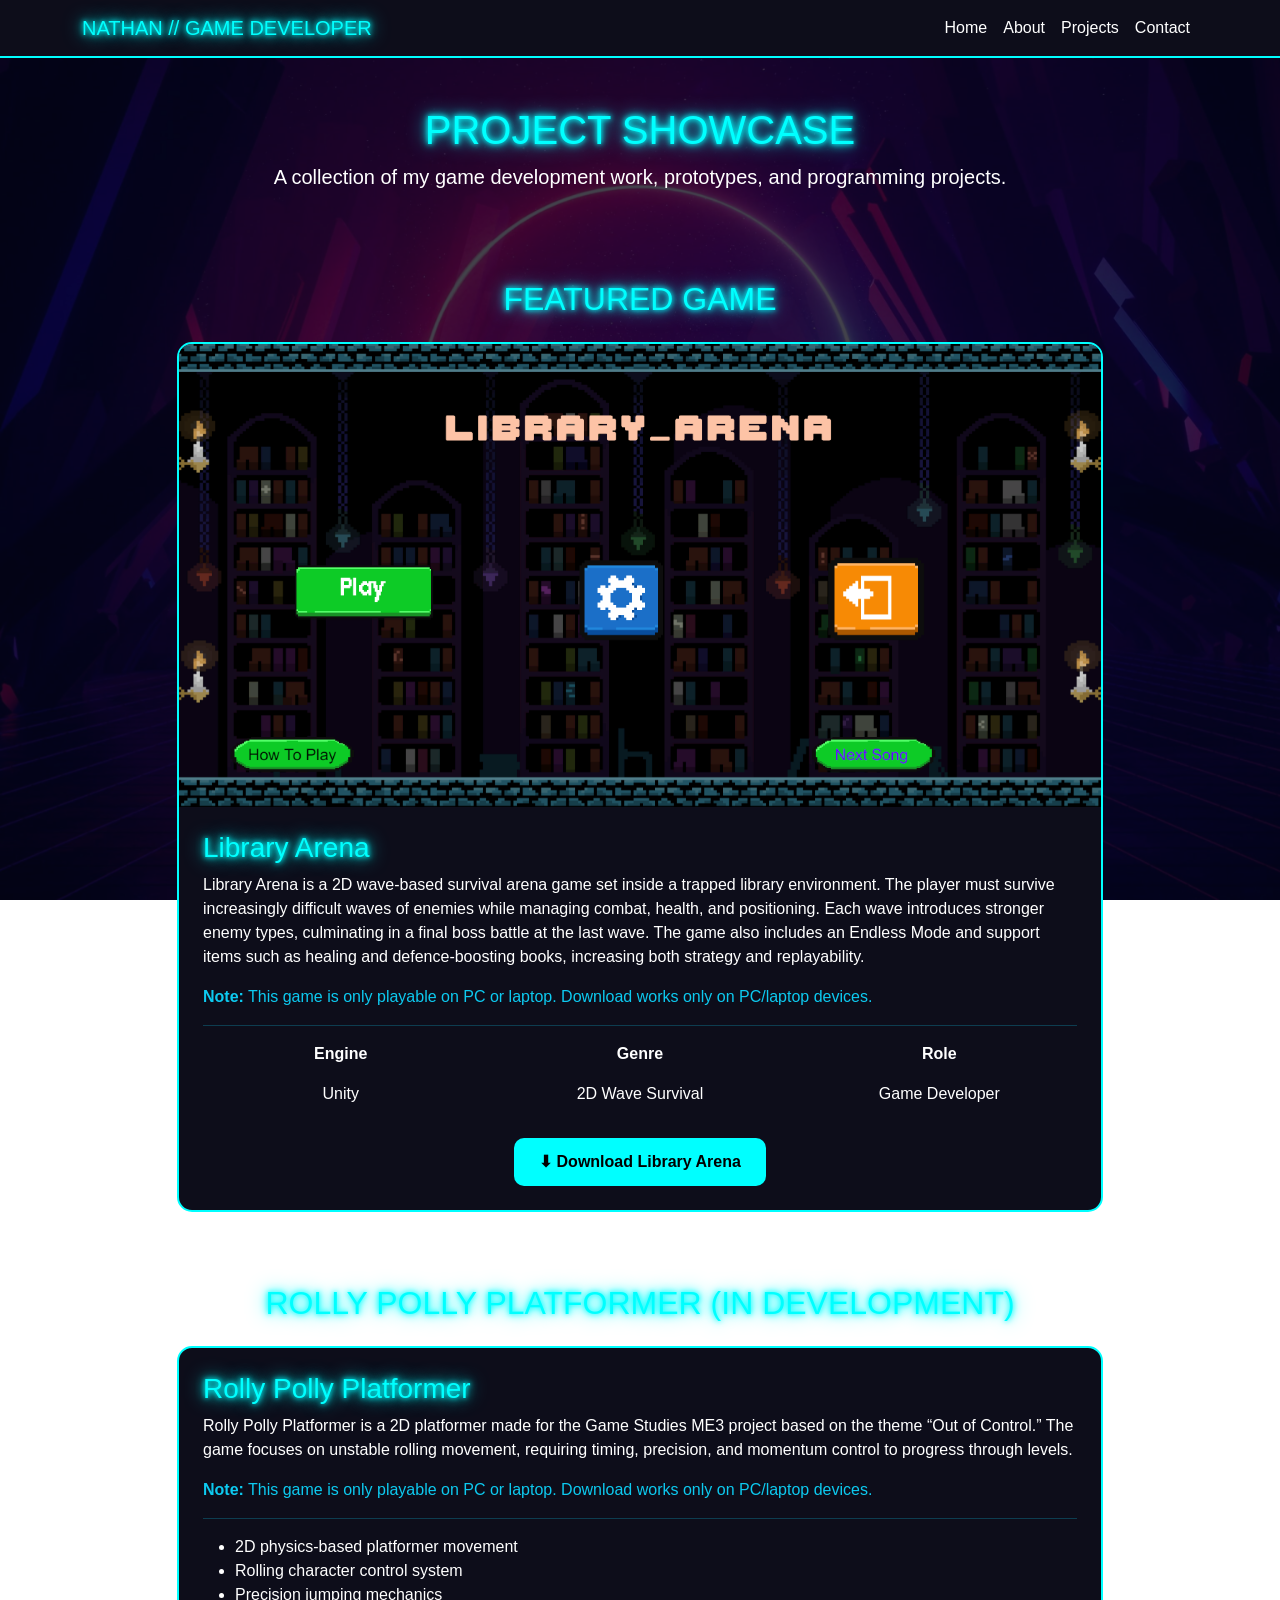
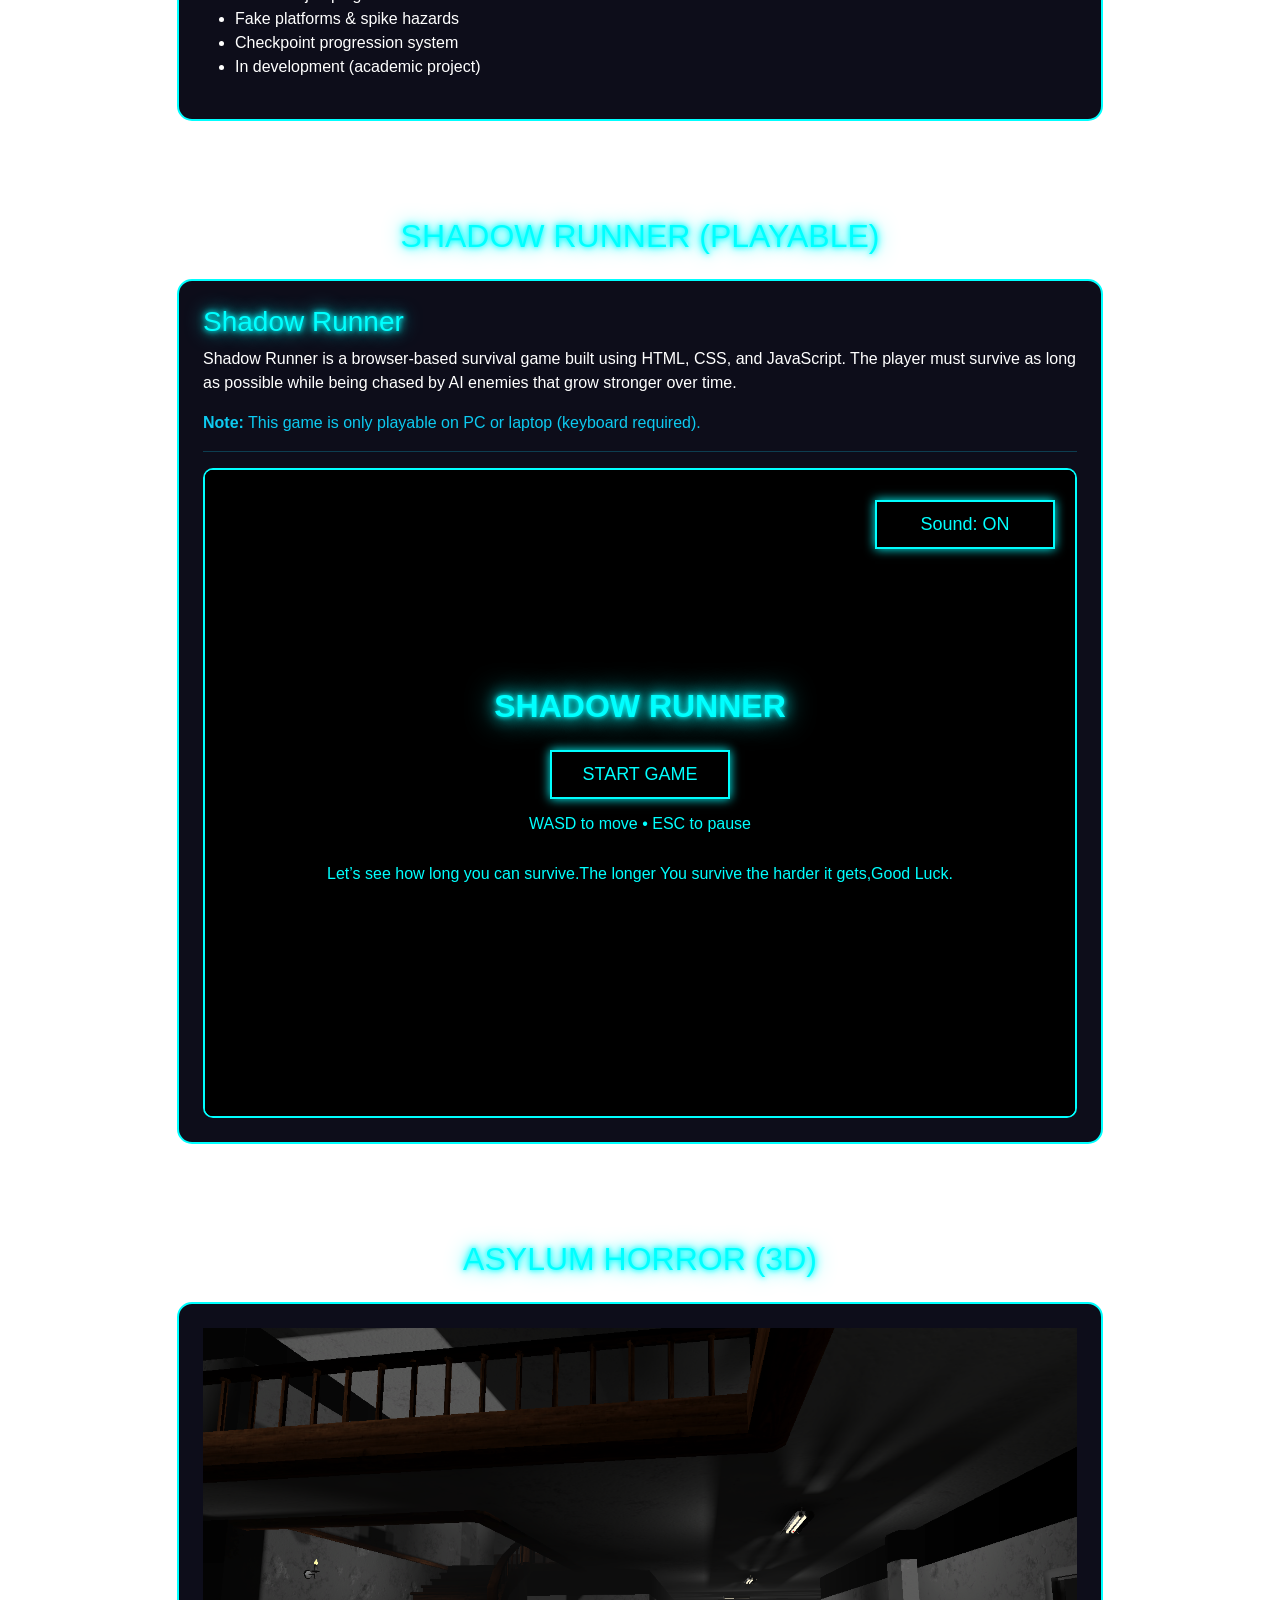
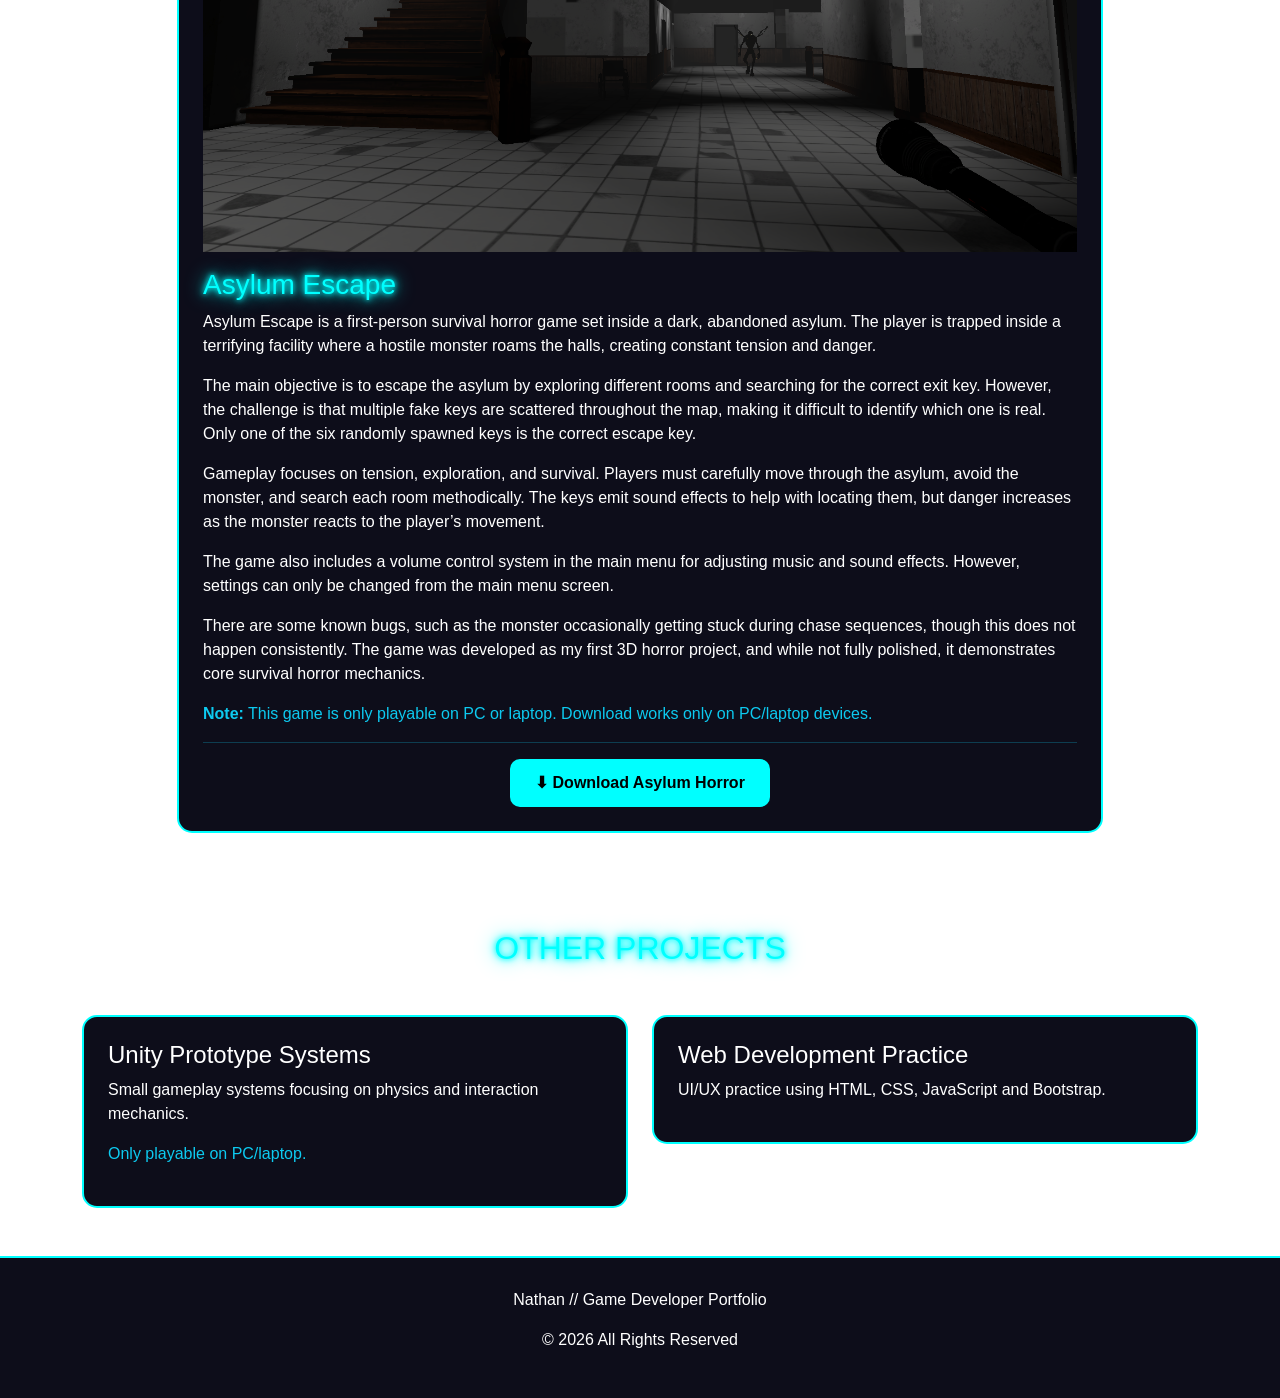
==== commit 1f7ed7c1: "FIXED" ====
--- a/projects.html
+++ b/projects.html
@@ -201,15 +201,7 @@
                     but danger increases as the monster reacts to the player’s movement.
                 </p>
 
-                <p>
-                    Controls are simple and intuitive:
-                    <br>WASD – Move
-                    <br>Shift – Sprint
-                    <br>Space – Jump
-                    <br>Ctrl – Crouch
-                    <br>F – Flashlight
-                </p>
-
+          
                 <p>
                     The game also includes a volume control system in the main menu for adjusting music and sound effects.
                     However, settings can only be changed from the main menu screen.
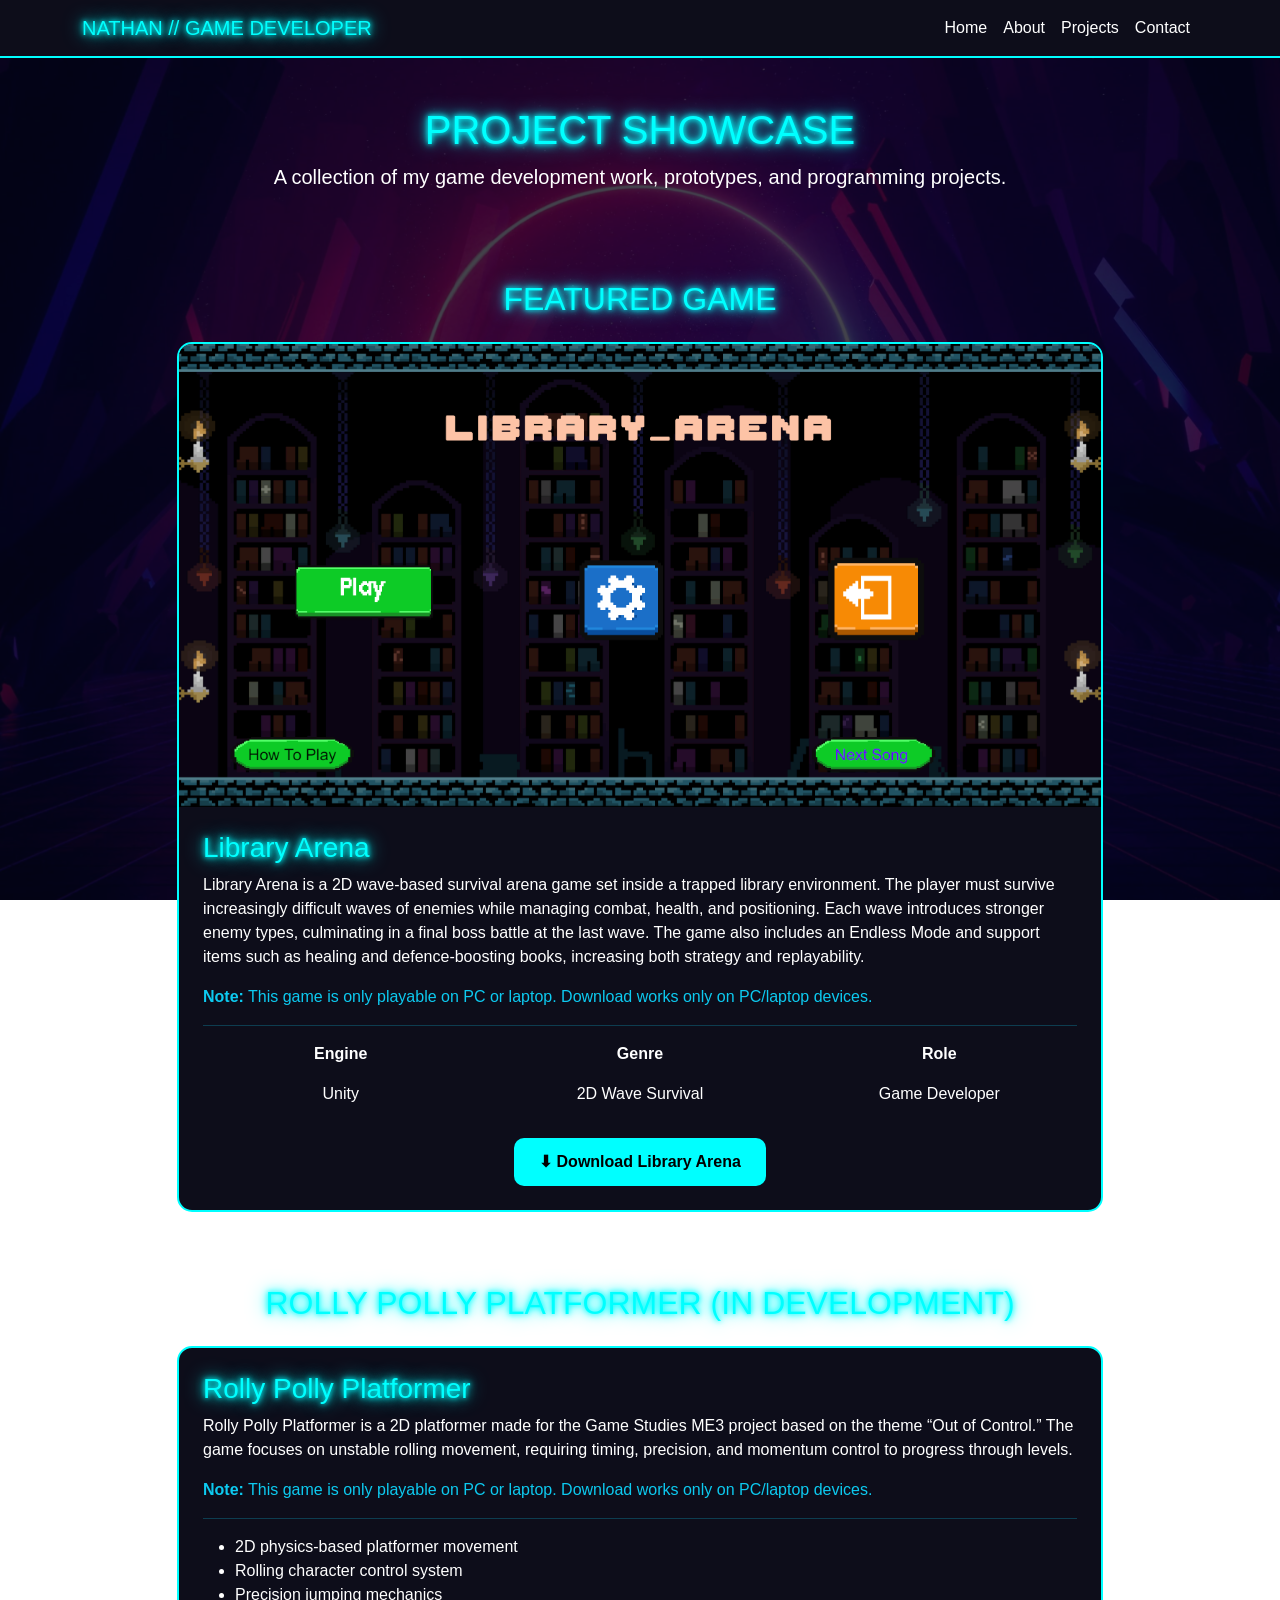
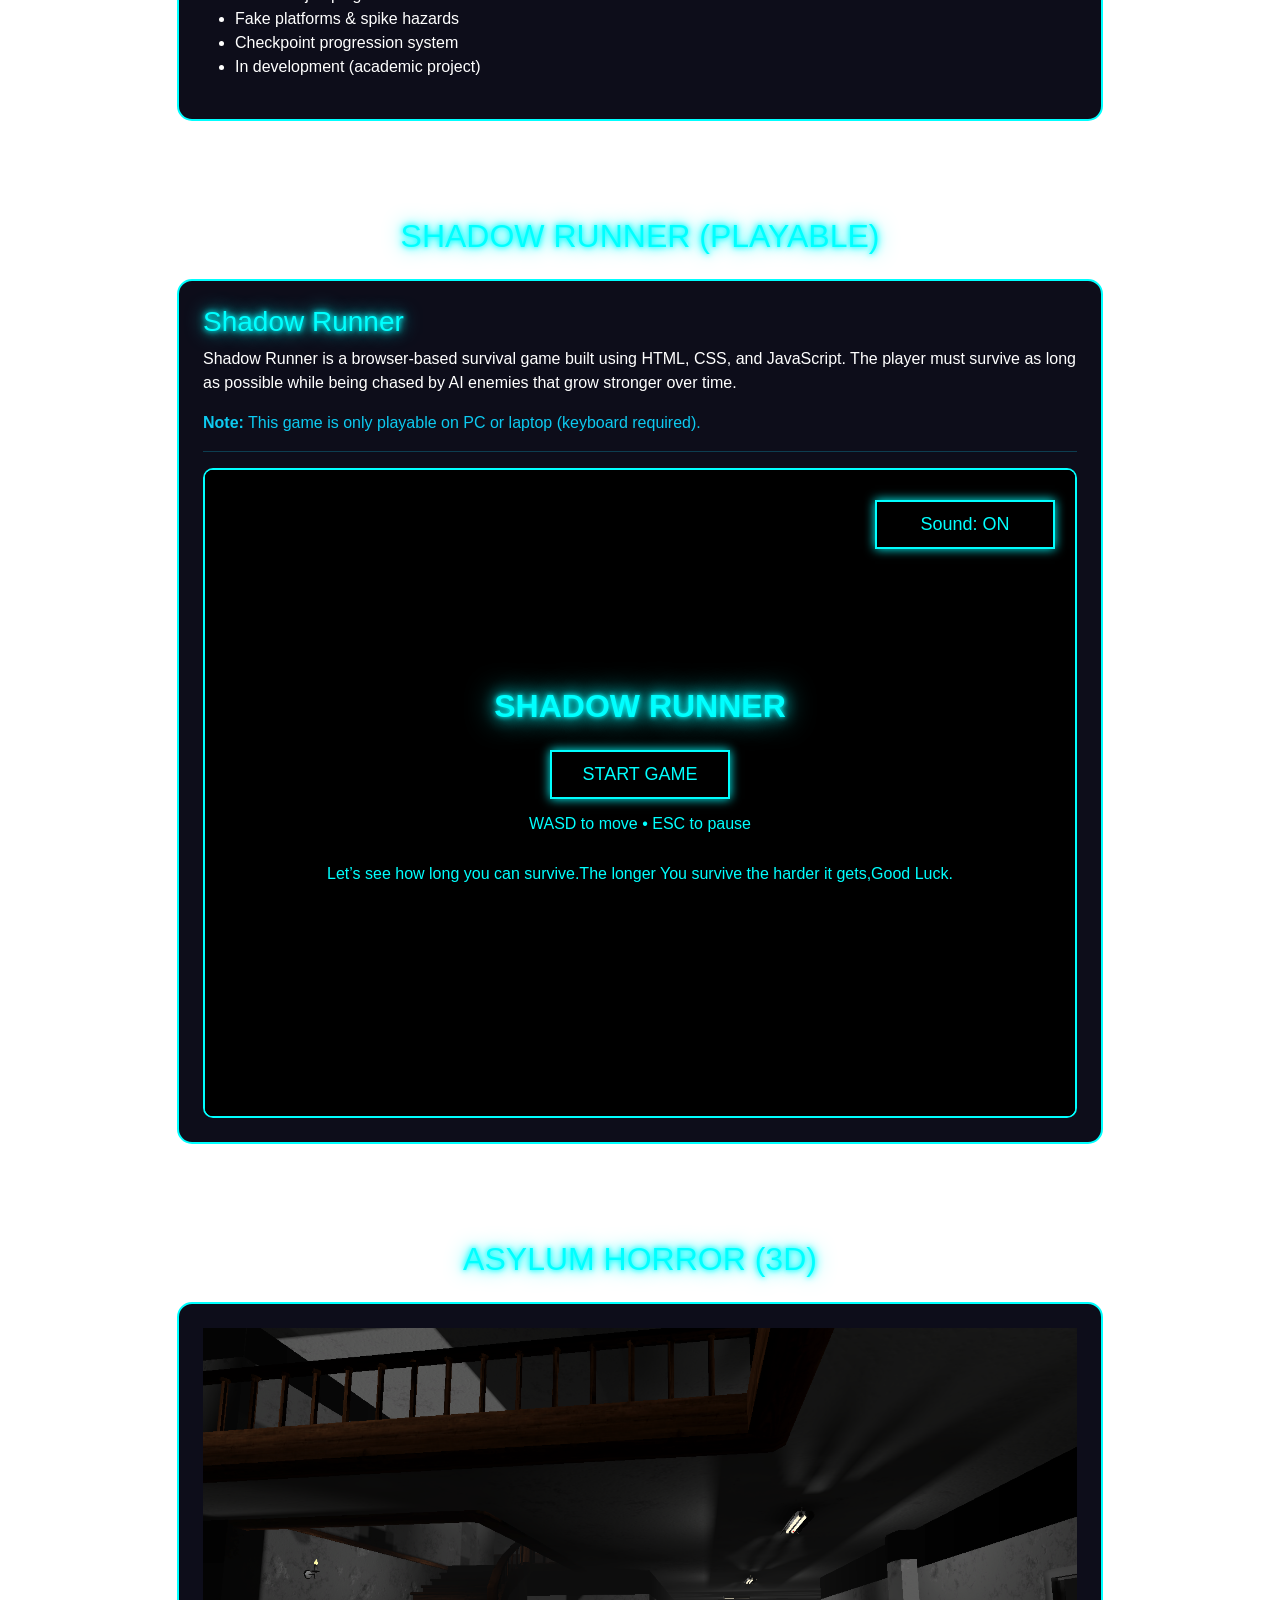
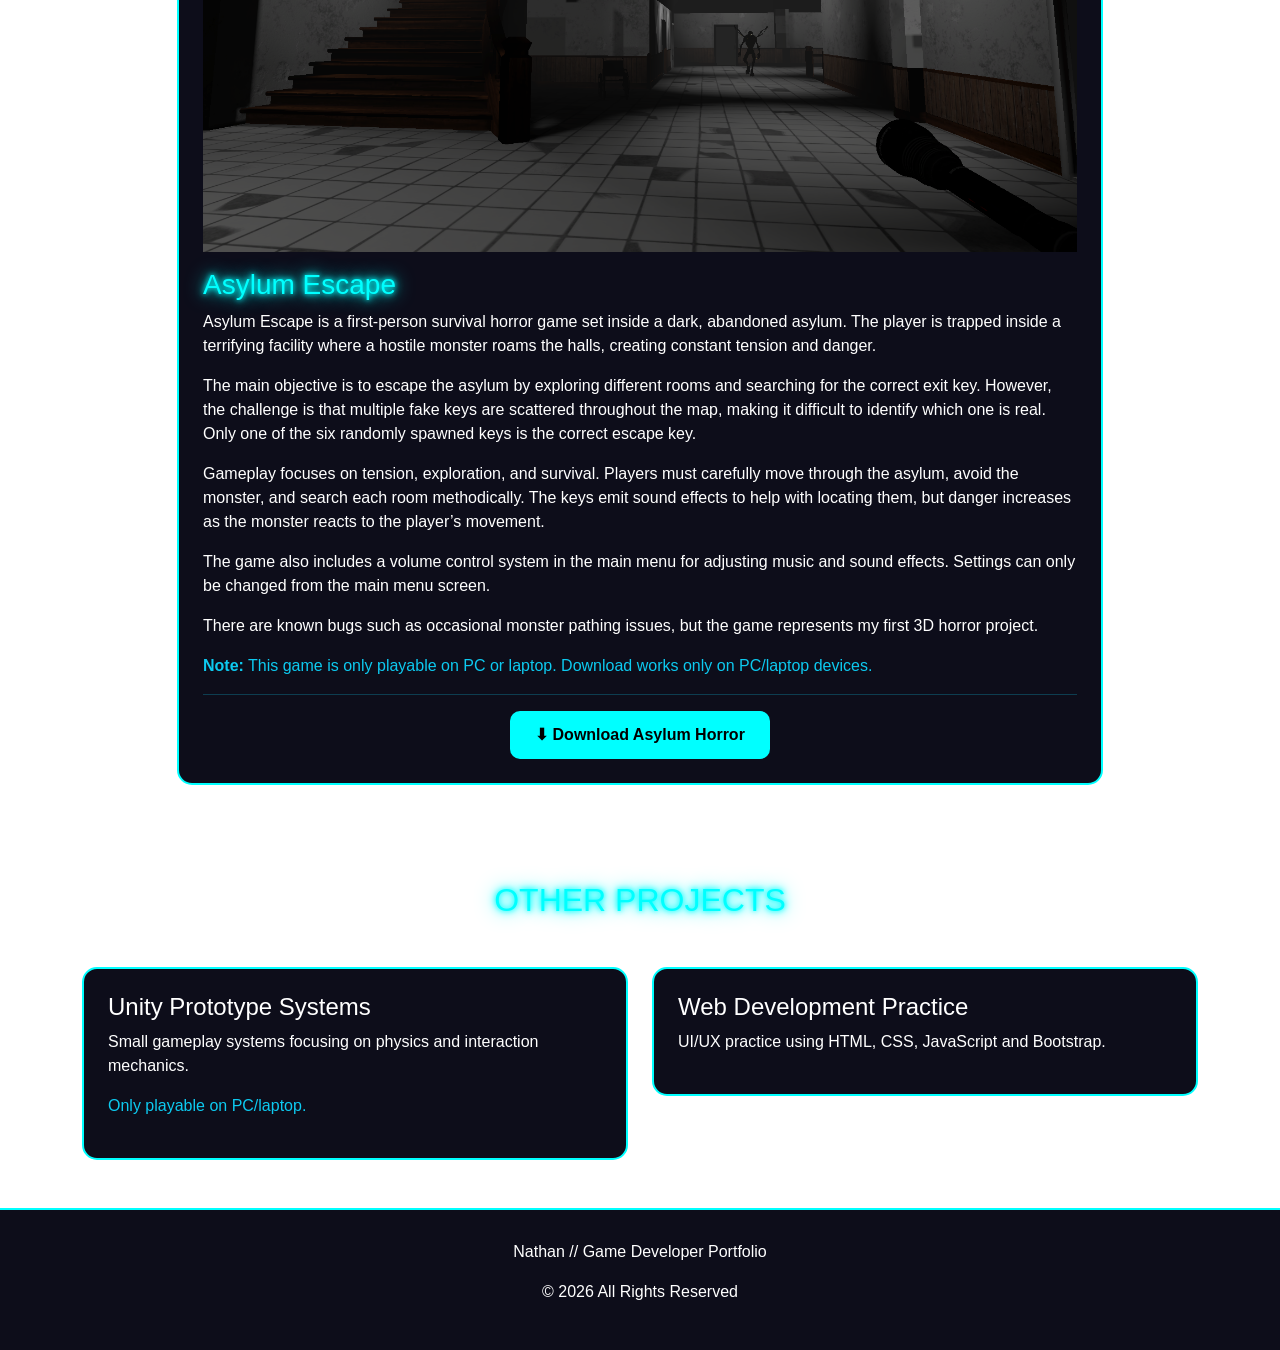
==== commit 40b745f4: "FIXED" ====
--- a/projects.html
+++ b/projects.html
@@ -83,7 +83,9 @@
                     </div>
 
                     <div class="text-center mt-3">
-                        <a href="downloads/Library-Arena.zip" class="btn btn-cyber" download>
+                        <a href="https://drive.google.com/file/d/1ArnPV25IzPiq2utclAhsOKYoJKsLD7wD/view?usp=sharing"
+                           target="_blank"
+                           class="btn btn-cyber">
                             ⬇ Download Library Arena
                         </a>
                     </div>
@@ -201,16 +203,13 @@
                     but danger increases as the monster reacts to the player’s movement.
                 </p>
 
-          
                 <p>
                     The game also includes a volume control system in the main menu for adjusting music and sound effects.
-                    However, settings can only be changed from the main menu screen.
-                </p>
-
-                <p>
-                    There are some known bugs, such as the monster occasionally getting stuck during chase sequences,
-                    though this does not happen consistently. The game was developed as my first 3D horror project,
-                    and while not fully polished, it demonstrates core survival horror mechanics.
+                    Settings can only be changed from the main menu screen.
+                </p>
+
+                <p>
+                    There are known bugs such as occasional monster pathing issues, but the game represents my first 3D horror project.
                 </p>
 
                 <p class="text-info">
@@ -220,7 +219,9 @@
                 <hr class="text-info">
 
                 <div class="text-center mt-3">
-                    <a href="downloads/Asylum-Horror.zip" class="btn btn-cyber" download>
+                    <a href="https://drive.google.com/file/d/1w5LSJ-41Ypxv2LOBIJJZFP_5ZHTrmzca/view?usp=sharing"
+                       target="_blank"
+                       class="btn btn-cyber">
                         ⬇ Download Asylum Horror
                     </a>
                 </div>
